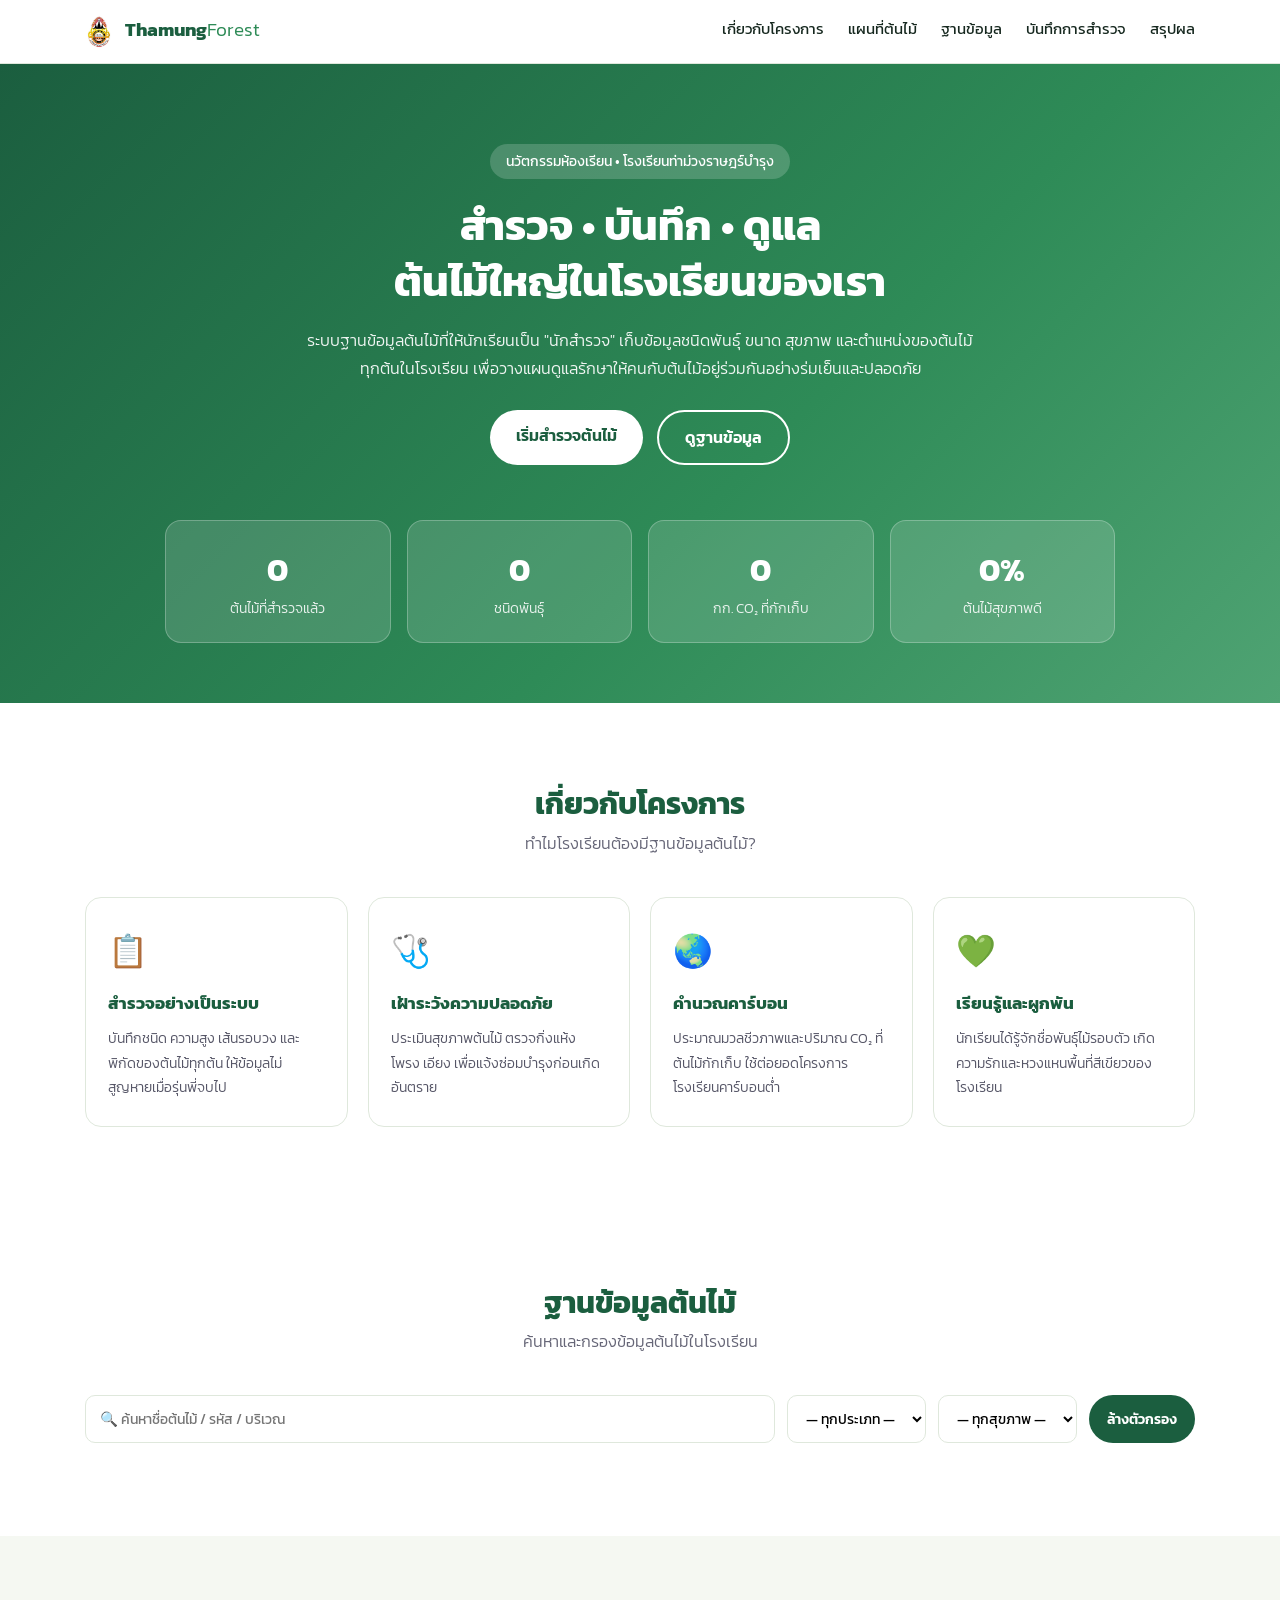
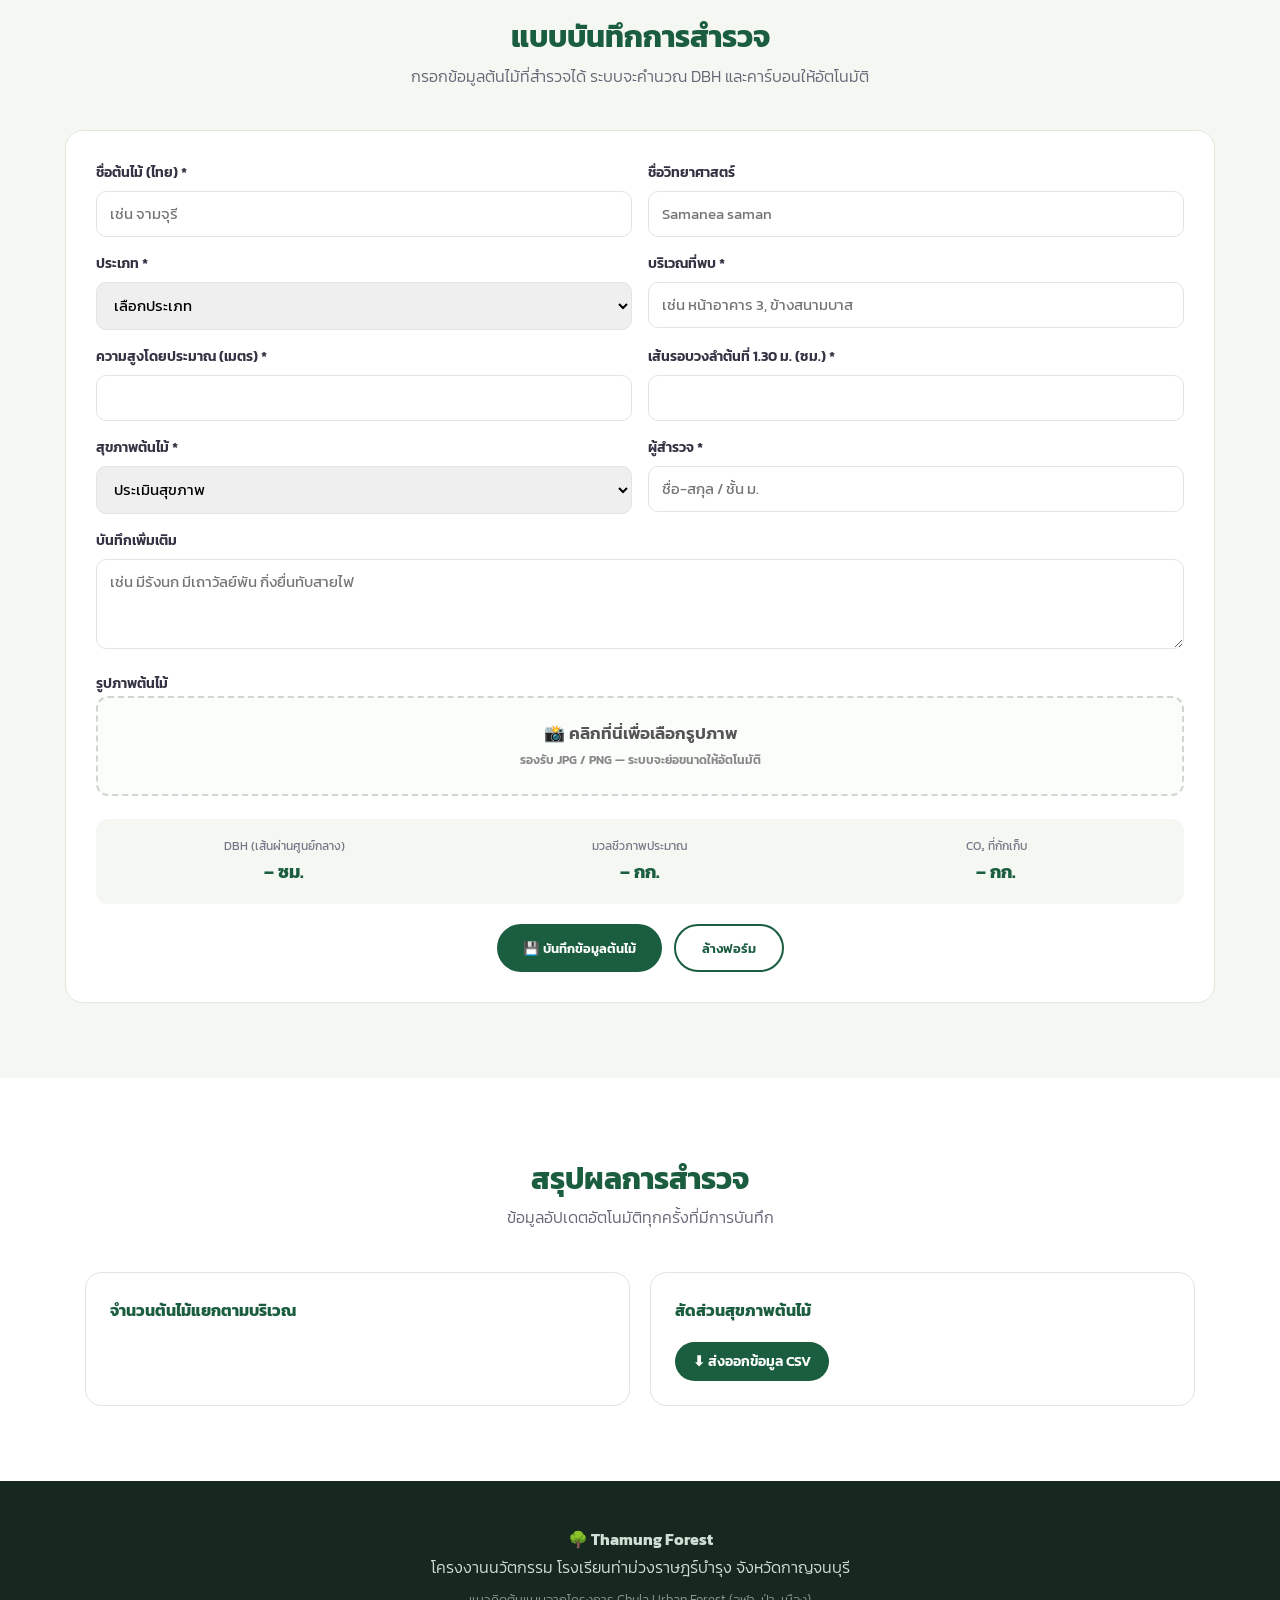
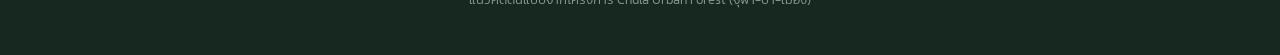
==== index.html @ 68f64ce2 "Update image upload label in index.html" ====
<!DOCTYPE html>
<html lang="th">
<head>
<meta charset="UTF-8">
<meta name="viewport" content="width=device-width, initial-scale=1.0">
<title>ThamungForest | สำรวจต้นไม้โรงเรียนท่าม่วงราษฎร์บำรุง</title>
<link rel="preconnect" href="https://fonts.googleapis.com">
<link href="https://fonts.googleapis.com/css2?family=Kanit:wght@300;400;600;700&display=swap" rel="stylesheet">
<link rel="stylesheet" href="style.css">
</head>
<body>

<header class="nav">
  <div class="nav-inner">
    <a href="#home" class="logo"><img src="TMR.png" alt="โลโก้ TMR" style="height: 35px; vertical-align: middle; margin-right: 8px;"> Thamung<span>Forest</span></a>

    <nav id="menu">
      <a href="#about">เกี่ยวกับโครงการ</a>
      <a href="#map">แผนที่ต้นไม้</a>
      <a href="#database">ฐานข้อมูล</a>
      <a href="#survey">บันทึกการสำรวจ</a>
      <a href="#dashboard">สรุปผล</a>
    </nav>
    <button class="burger" id="burger" aria-label="เมนู">☰</button>
  </div>
</header>

<!-- HERO -->
<section class="hero" id="home">
  <div class="hero-text">
    <p class="tag">นวัตกรรมห้องเรียน • โรงเรียนท่าม่วงราษฎร์บำรุง</p>
    <h1>สำรวจ • บันทึก • ดูแล<br>ต้นไม้ใหญ่ในโรงเรียนของเรา</h1>
    <p class="lead">
      ระบบฐานข้อมูลต้นไม้ที่ให้นักเรียนเป็น "นักสำรวจ" เก็บข้อมูลชนิดพันธุ์
      ขนาด สุขภาพ และตำแหน่งของต้นไม้ทุกต้นในโรงเรียน
      เพื่อวางแผนดูแลรักษาให้คนกับต้นไม้อยู่ร่วมกันอย่างร่มเย็นและปลอดภัย
    </p>
    <div class="hero-btn">
      <a href="#survey" class="btn">เริ่มสำรวจต้นไม้</a>
      <a href="#database" class="btn ghost">ดูฐานข้อมูล</a>
    </div>
  </div>

  <div class="stat-grid">
    <div class="stat"><h3 data-count="0" id="stTotal">0</h3><p>ต้นไม้ที่สำรวจแล้ว</p></div>
    <div class="stat"><h3 id="stSpecies">0</h3><p>ชนิดพันธุ์</p></div>
    <div class="stat"><h3 id="stCarbon">0</h3><p>กก. CO₂ ที่กักเก็บ</p></div>
    <div class="stat"><h3 id="stHealth">0%</h3><p>ต้นไม้สุขภาพดี</p></div>
  </div>
</section>

<!-- ABOUT -->
<section id="about" class="section">
  <h2 class="head">เกี่ยวกับโครงการ</h2>
  <p class="sub">ทำไมโรงเรียนต้องมีฐานข้อมูลต้นไม้?</p>
  <div class="cards">
    <article class="card-i"><span>📋</span><h3>สำรวจอย่างเป็นระบบ</h3>
      <p>บันทึกชนิด ความสูง เส้นรอบวง และพิกัดของต้นไม้ทุกต้น ให้ข้อมูลไม่สูญหายเมื่อรุ่นพี่จบไป</p></article>
    <article class="card-i"><span>🩺</span><h3>เฝ้าระวังความปลอดภัย</h3>
      <p>ประเมินสุขภาพต้นไม้ ตรวจกิ่งแห้ง โพรง เอียง เพื่อแจ้งซ่อมบำรุงก่อนเกิดอันตราย</p></article>
    <article class="card-i"><span>🌏</span><h3>คำนวณคาร์บอน</h3>
      <p>ประมาณมวลชีวภาพและปริมาณ CO₂ ที่ต้นไม้กักเก็บ ใช้ต่อยอดโครงการโรงเรียนคาร์บอนต่ำ</p></article>
    <article class="card-i"><span>💚</span><h3>เรียนรู้และผูกพัน</h3>
      <p>นักเรียนได้รู้จักชื่อพันธุ์ไม้รอบตัว เกิดความรักและหวงแหนพื้นที่สีเขียวของโรงเรียน</p></article>
  </div>
</section>

<!-- DATABASE -->
<section id="database" class="section">
  <h2 class="head">ฐานข้อมูลต้นไม้</h2>
  <p class="sub">ค้นหาและกรองข้อมูลต้นไม้ในโรงเรียน</p>

  <div class="filters">
    <input type="search" id="searchBox" placeholder="🔍 ค้นหาชื่อต้นไม้ / รหัส / บริเวณ">
    <select id="filterType">
      <option value="">— ทุกประเภท —</option>
      <option>ไม้ยืนต้น</option><option>ไม้ดอก</option>
      <option>ไม้ผล</option><option>ไม้พุ่ม</option>
    </select>
    <select id="filterHealth">
      <option value="">— ทุกสุขภาพ —</option>
      <option value="good">สมบูรณ์ดี</option>
      <option value="fair">ต้องเฝ้าระวัง</option>
      <option value="bad">ต้องดูแลด่วน</option>
    </select>
    <button class="btn sm" id="btnReset">ล้างตัวกรอง</button>
  </div>

  <p class="result-info" id="resultInfo"></p>
  <div class="tree-grid" id="treeGrid"></div>
</section>

<!-- SURVEY -->
<section id="survey" class="section alt">
  <h2 class="head">แบบบันทึกการสำรวจ</h2>
  <p class="sub">กรอกข้อมูลต้นไม้ที่สำรวจได้ ระบบจะคำนวณ DBH และคาร์บอนให้อัตโนมัติ</p>

  <form id="treeForm" class="form">
    <div class="row">
      <label>ชื่อต้นไม้ (ไทย) *<input name="name" required placeholder="เช่น จามจุรี"></label>
      <label>ชื่อวิทยาศาสตร์<input name="sci" placeholder="Samanea saman"></label>
    </div>
    <div class="row">
      <label>ประเภท *
        <select name="type" required>
          <option value="">เลือกประเภท</option>
          <option>ไม้ยืนต้น</option><option>ไม้ดอก</option>
          <option>ไม้ผล</option><option>ไม้พุ่ม</option>
        </select>
      </label>
      <label>บริเวณที่พบ *<input type="text" name="zone" required placeholder="เช่น หน้าอาคาร 3, ข้างสนามบาส"></label>  
    </div>
    <div class="row">
      <label>ความสูงโดยประมาณ (เมตร) *<input type="number" name="height" step="0.1" min="0.1" required></label>
      <label>เส้นรอบวงลำต้นที่ 1.30 ม. (ซม.) *<input type="number" name="girth" step="0.1" min="1" required></label>
    </div>
    <div class="row">
      <label>สุขภาพต้นไม้ *
        <select name="health" required>
          <option value="">ประเมินสุขภาพ</option>
          <option value="good">สมบูรณ์ดี — ใบเขียว ไม่มีกิ่งแห้ง</option>
          <option value="fair">ต้องเฝ้าระวัง — มีกิ่งแห้ง/ใบเหลืองบางส่วน</option>
          <option value="bad">ต้องดูแลด่วน — ลำต้นเป็นโพรง/เอียง/ผุ</option>
        </select>
      </label>
      <label>ผู้สำรวจ *<input name="surveyor" required placeholder="ชื่อ-สกุล / ชั้น ม."></label>
    </div>
    
    <label>บันทึกเพิ่มเติม
      <textarea name="note" rows="3" placeholder="เช่น มีรังนก มีเถาวัลย์พัน กิ่งยื่นทับสายไฟ"></textarea>
    </label>

    <label class="upload-label">รูปภาพต้นไม้
  <div class="image-upload-box" id="uploadBox">
    <p>📸 คลิกที่นี่เพื่อเลือกรูปภาพ</p>
    <small>รองรับ JPG / PNG — ระบบจะย่อขนาดให้อัตโนมัติ</small>
  </div>
</label>
<input type="file" id="fileInput" name="treeImages" accept="image/*" multiple hidden>
<div class="preview-container" id="previewContainer"></div>
    
    <div class="calc" id="calcBox">
      <div><span>DBH (เส้นผ่านศูนย์กลาง)</span><b id="cDbh">– ซม.</b></div>
      <div><span>มวลชีวภาพประมาณ</span><b id="cBio">– กก.</b></div>
      <div><span>CO₂ ที่กักเก็บ</span><b id="cCo2">– กก.</b></div>
    </div>
    
    <div class="form-btn">
      <button type="submit" class="btn">💾 บันทึกข้อมูลต้นไม้</button>
      <button type="reset" class="btn ghost">ล้างฟอร์ม</button>
    </div>
  </form>
</section>

<!-- DASHBOARD -->
<section id="dashboard" class="section">
  <h2 class="head">สรุปผลการสำรวจ</h2>
  <p class="sub">ข้อมูลอัปเดตอัตโนมัติทุกครั้งที่มีการบันทึก</p>
  <div class="dash">
    <div class="panel">
      <h3>จำนวนต้นไม้แยกตามบริเวณ</h3>
      <div class="chart" id="chartZone"></div>
    </div>
    <div class="panel">
      <h3>สัดส่วนสุขภาพต้นไม้</h3>
      <div class="chart" id="chartHealth"></div>
      <button class="btn sm" id="btnExport">⬇ ส่งออกข้อมูล CSV</button>
    </div>
  </div>
</section>

<!-- MODAL -->
<div class="modal" id="modal">
  <div class="modal-box">
    <button class="close" id="modalClose">✕</button>
    <div id="modalBody"></div>
  </div>
</div>

<footer>
  <p><b>🌳 Thamung Forest</b></p>
  <p>โครงงานนวัตกรรม โรงเรียนท่าม่วงราษฎร์บำรุง จังหวัดกาญจนบุรี</p>
  <p class="small">แนวคิดต้นแบบจากโครงการ Chula Urban Forest (จุฬา-ป่า-เมือง)</p>
</footer>

<!-- 🚀 อัปเดตบรรทัดนี้เพื่อบังคับให้บราวเซอร์ดึงโค้ดดักจับฟอร์มชุดใหม่มาทำงานทันที -->
<script src="script.js?v=update1"></script>
</body>
</html>
---- style.css ----
:root{
  --green:#1b5e3f; --green2:#2e8b57; --lime:#a8d5a2;
  --cream:#f5f8f2; --dark:#16281f; --line:#dfe8dc;
  --good:#2e8b57; --fair:#e0a020; --bad:#d9534f;
}
*{margin:0;padding:0;box-sizing:border-box}
body{font-family:'Kanit',sans-serif;color:var(--dark);background:#fff;line-height:1.7}
a{text-decoration:none;color:inherit}
img{max-width:100%}

/* NAV */
.nav{position:sticky;top:0;z-index:50;background:rgba(255,255,255,.95);
  backdrop-filter:blur(8px);border-bottom:1px solid var(--line)}
.nav-inner{max-width:1150px;margin:auto;display:flex;align-items:center;
  justify-content:space-between;padding:14px 20px}
.logo{font-weight:700;font-size:1.2rem;color:var(--green)}
.logo span{color:var(--green2);font-weight:300}
.nav nav{display:flex;gap:24px;font-size:.92rem}
.nav nav a{position:relative;padding-bottom:3px}
.nav nav a::after{content:'';position:absolute;left:0;bottom:0;width:0;height:2px;
  background:var(--green2);transition:.3s}
.nav nav a:hover::after{width:100%}
.burger{display:none;background:none;border:0;font-size:1.5rem;cursor:pointer}

/* HERO */
.hero{background:linear-gradient(135deg,#1b5e3f 0%,#2e8b57 60%,#4fa373 100%);
  color:#fff;padding:80px 20px 60px}
.hero-text{max-width:850px;margin:auto;text-align:center}
.tag{display:inline-block;background:rgba(255,255,255,.18);padding:6px 16px;
  border-radius:20px;font-size:.85rem;margin-bottom:18px}
.hero h1{font-size:2.6rem;line-height:1.35;margin-bottom:18px}
.lead{opacity:.93;max-width:680px;margin:auto;font-weight:300}
.hero-btn{margin-top:28px;display:flex;gap:14px;justify-content:center;flex-wrap:wrap}
.btn{background:#fff;color:var(--green);padding:12px 26px;border-radius:30px;
  font-weight:600;border:0;cursor:pointer;font-family:inherit;transition:.25s}
.btn:hover{transform:translateY(-3px);box-shadow:0 8px 20px rgba(0,0,0,.18)}
.btn.ghost{background:transparent;color:#fff;border:2px solid #fff}
.btn.sm{padding:9px 18px;font-size:.88rem;background:var(--green);color:#fff}

.stat-grid{max-width:950px;margin:55px auto 0;display:grid;
  grid-template-columns:repeat(4,1fr);gap:16px}
.stat{background:rgba(255,255,255,.14);border:1px solid rgba(255,255,255,.25);
  border-radius:16px;padding:22px 10px;text-align:center}
.stat h3{font-size:2rem}
.stat p{font-size:.85rem;opacity:.88;font-weight:300}

/* SECTION */
.section{max-width:1150px;margin:auto;padding:75px 20px}
.section.alt{max-width:100%;background:var(--cream)}
.section.alt>*{max-width:1150px;margin-left:auto;margin-right:auto}
.head{font-size:1.9rem;color:var(--green);text-align:center}
.sub{text-align:center;color:#667;font-weight:300;margin-bottom:40px}

.cards{display:grid;grid-template-columns:repeat(auto-fit,minmax(240px,1fr));gap:20px}
.card-i{background:#fff;border:1px solid var(--line);border-radius:16px;
  padding:26px 22px;transition:.28s}
.card-i:hover{transform:translateY(-6px);box-shadow:0 12px 28px rgba(27,94,63,.12);
  border-color:var(--lime)}
.card-i span{font-size:2rem}
.card-i h3{color:var(--green);margin:10px 0 8px;font-size:1.08rem}
.card-i p{font-size:.9rem;color:#556;font-weight:300}

/* MAP */
.map-wrap{display:grid;grid-template-columns:1fr 220px;gap:20px}
.map-canvas{position:relative;height:460px;border-radius:18px;
  background:repeating-linear-gradient(45deg,#eaf4e6,#eaf4e6 18px,#e2efdd 18px,#e2efdd 36px);
  border:2px solid var(--lime);overflow:hidden}
.zone{position:absolute;background:#fff;border:1px dashed #b9cdb3;border-radius:10px;
  font-size:.78rem;color:#6b7d68;display:flex;align-items:center;justify-content:center;text-align:center}
.z1{left:5%;top:8%;width:32%;height:26%}
.z2{right:6%;top:10%;width:38%;height:34%}
.z3{left:6%;bottom:10%;width:28%;height:24%}
.z4{left:40%;top:44%;width:20%;height:18%}
.z5{right:8%;bottom:9%;width:30%;height:26%}
.pin{position:absolute;width:26px;height:26px;border-radius:50% 50% 50% 0;
  transform:rotate(-45deg) translate(-50%,-50%);cursor:pointer;border:2px solid #fff;
  box-shadow:0 3px 8px rgba(0,0,0,.25);transition:.2s}
.pin:hover{transform:rotate(-45deg) translate(-50%,-50%) scale(1.35);z-index:9}
.pin.good{background:var(--good)} .pin.fair{background:var(--fair)} .pin.bad{background:var(--bad)}
.map-legend{background:#fff;border:1px solid var(--line);border-radius:14px;
  padding:18px;height:fit-content;font-size:.88rem}
.map-legend span{display:flex;align-items:center;gap:8px;margin-top:10px}
.dot{width:12px;height:12px;border-radius:50%;display:inline-block}
.dot.good{background:var(--good)} .dot.fair{background:var(--fair)} .dot.bad{background:var(--bad)}

/* FILTER + GRID */
.filters{display:flex;gap:12px;flex-wrap:wrap;margin-bottom:18px}
.filters input,.filters select{padding:11px 14px;border:1px solid var(--line);
  border-radius:10px;font-family:inherit;font-size:.9rem;background:#fff}
.filters input{flex:1;min-width:220px}
.filters input:focus,.filters select:focus{outline:2px solid var(--lime)}
.result-info{font-size:.88rem;color:#778;margin-bottom:16px}
.tree-grid{display:grid;grid-template-columns:repeat(auto-fill,minmax(245px,1fr));gap:18px}
.tree-card{border:1px solid var(--line);border-radius:16px;overflow:hidden;
  background:#fff;cursor:pointer;transition:.28s}
.tree-card:hover{transform:translateY(-5px);box-shadow:0 12px 26px rgba(0,0,0,.1)}
.tc-top{height:105px;background:linear-gradient(135deg,var(--green2),var(--lime));
  display:flex;align-items:center;justify-content:center;font-size:2.6rem;position:relative}
.code{position:absolute;top:10px;left:10px;background:rgba(0,0,0,.35);color:#fff;
  font-size:.72rem;padding:3px 9px;border-radius:20px}
.tc-body{padding:15px}
.tc-body h4{color:var(--green);font-size:1.05rem}
.sci{font-size:.78rem;color:#889;font-style:italic;margin-bottom:9px}
.meta{font-size:.82rem;color:#556;display:flex;justify-content:space-between;margin-top:4px}
.badge{display:inline-block;font-size:.74rem;padding:3px 11px;border-radius:20px;
  color:#fff;margin-top:10px}
.badge.good{background:var(--good)} .badge.fair{background:var(--fair)} .badge.bad{background:var(--bad)}

/* FORM */
.form{background:#fff;border:1px solid var(--line);border-radius:18px;padding:30px;
  max-width:820px;margin:auto}
.row{display:grid;grid-template-columns:1fr 1fr;gap:16px}
.form label{display:block;font-size:.88rem;font-weight:600;margin-bottom:15px;color:#334}
.form input,.form select,.form textarea{width:100%;padding:11px 13px;margin-top:6px;
  border:1px solid var(--line);border-radius:10px;font-family:inherit;font-size:.92rem;font-weight:400}
.form input:focus,.form select:focus,.form textarea:focus{outline:2px solid var(--lime)}
.calc{display:grid;grid-template-columns:repeat(3,1fr);gap:12px;background:var(--cream);
  border-radius:12px;padding:16px;margin:8px 0 20px;text-align:center}
.calc span{display:block;font-size:.78rem;color:#778}
.calc b{color:var(--green);font-size:1.15rem}
.form-btn{display:flex;gap:12px;justify-content:center;flex-wrap:wrap}
.form-btn .btn{background:var(--green);color:#fff}
.form-btn .btn.ghost{background:transparent;color:var(--green);border:2px solid var(--green)}
.upload-label{display:block;margin-top:14px}
.image-upload-box{
  border:2px dashed #cfd8cf;border-radius:12px;padding:22px;
  text-align:center;cursor:pointer;transition:.2s;background:#fafdfa;
}
.image-upload-box:hover,.image-upload-box.dragover{border-color:#2e7d32;background:#f0f7f0}
.image-upload-box p{margin:0;color:#555;font-size:1.05rem}
.image-upload-box small{color:#888}
.preview-container{display:flex;flex-wrap:wrap;gap:10px;margin-top:12px}
.preview-item{position:relative;width:110px;height:110px;border-radius:10px;overflow:hidden;box-shadow:0 2px 6px rgba(0,0,0,.15)}
.preview-item img{width:100%;height:100%;object-fit:cover;display:block}
.preview-item button{
  position:absolute;top:4px;right:4px;border:0;border-radius:50%;
  width:22px;height:22px;background:rgba(0,0,0,.6);color:#fff;cursor:pointer;line-height:1
}

/* DASHBOARD */
.dash{display:grid;grid-template-columns:1fr 1fr;gap:20px}
.panel{background:#fff;border:1px solid var(--line);border-radius:16px;padding:24px}
.panel h3{font-size:1.02rem;color:var(--green);margin-bottom:18px}
.bar-row{margin-bottom:13px;font-size:.85rem}
.bar-track{background:#eef2ec;border-radius:20px;height:13px;margin-top:5px;overflow:hidden}
.bar-fill{height:100%;border-radius:20px;background:var(--green2);width:0;transition:width .9s}

/* MODAL */
.modal{position:fixed;inset:0;background:rgba(10,25,18,.62);display:none;
  align-items:center;justify-content:center;z-index:99;padding:20px}
.modal.show{display:flex}
.modal-box{background:#fff;border-radius:20px;max-width:520px;width:100%;
  padding:34px;position:relative;max-height:88vh;overflow:auto}
.close{position:absolute;top:14px;right:16px;background:none;border:0;
  font-size:1.2rem;cursor:pointer;color:#889}
.modal-box h3{color:var(--green);font-size:1.4rem}
.info-line{display:flex;justify-content:space-between;padding:9px 0;
  border-bottom:1px dashed var(--line);font-size:.9rem}
.info-line span:first-child{color:#778}

footer{background:var(--dark);color:#cfe0d5;text-align:center;padding:45px 20px;font-weight:300}
footer .small{font-size:.8rem;opacity:.6;margin-top:8px}

@media(max-width:860px){
  .nav nav{display:none;position:absolute;top:100%;left:0;right:0;background:#fff;
    flex-direction:column;padding:16px 22px;gap:14px;border-bottom:1px solid var(--line)}
  .nav nav.open{display:flex}
  .burger{display:block}
  .hero h1{font-size:1.8rem}
  .stat-grid{grid-template-columns:repeat(2,1fr)}
  .map-wrap,.dash,.row{grid-template-columns:1fr}
  .calc{grid-template-columns:1fr}
}
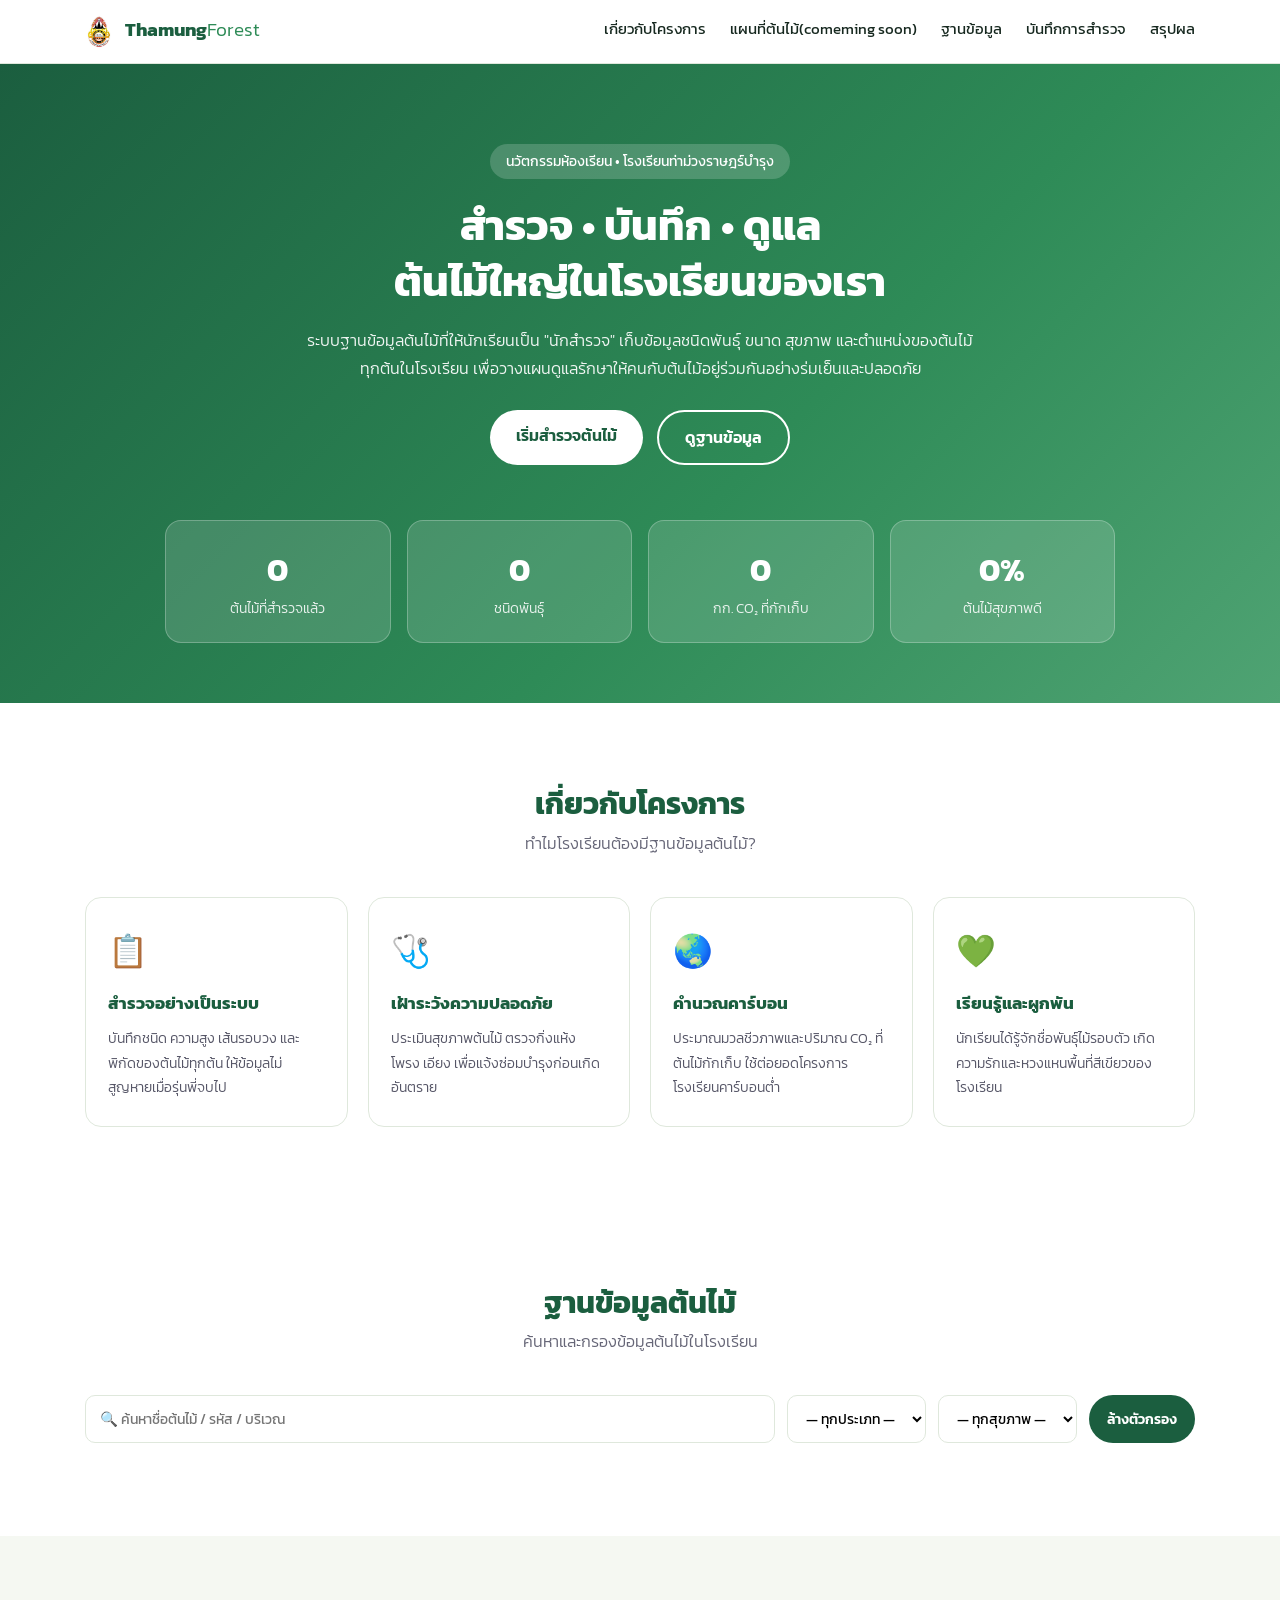
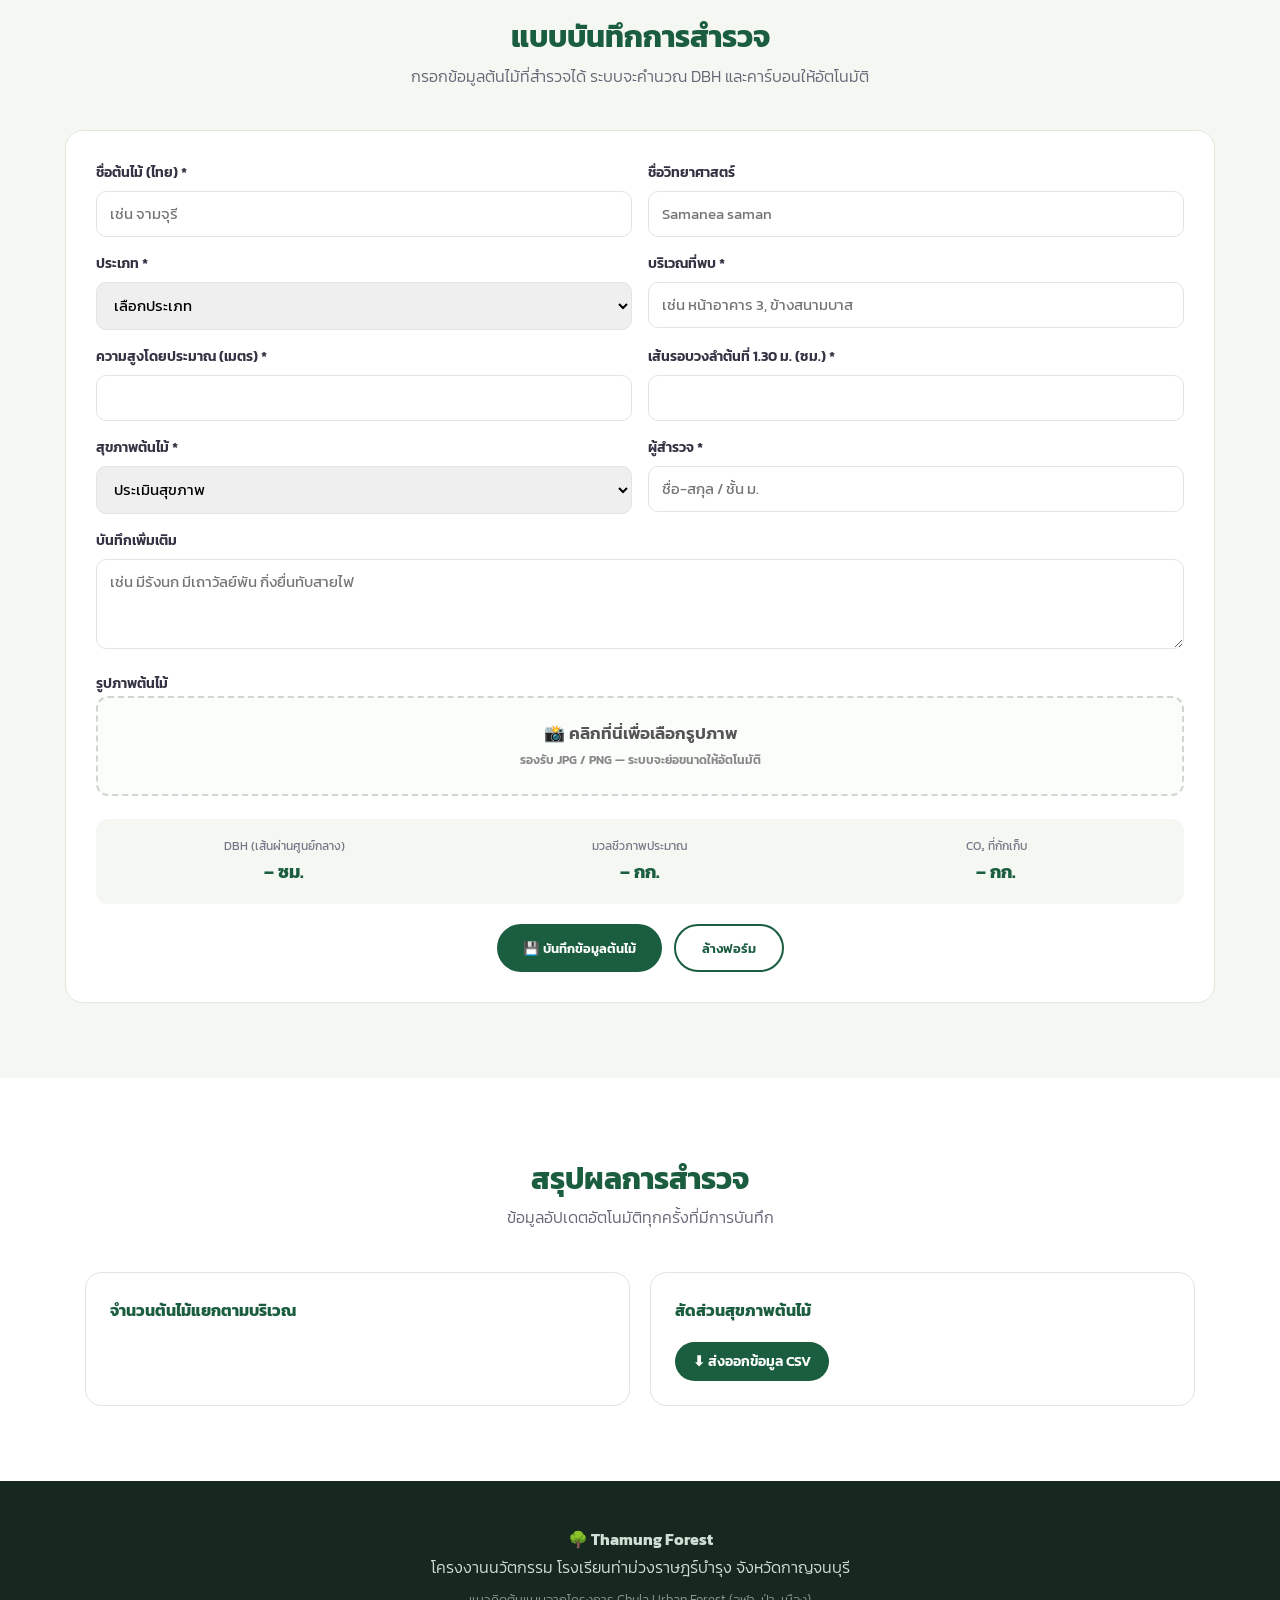
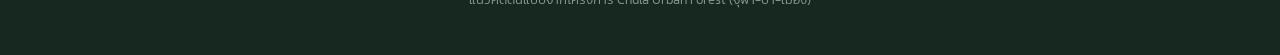
==== commit 0230f15c: "Update map link text to indicate coming soon" ====
--- a/index.html
+++ b/index.html
@@ -16,7 +16,7 @@
 
     <nav id="menu">
       <a href="#about">เกี่ยวกับโครงการ</a>
-      <a href="#map">แผนที่ต้นไม้</a>
+      <a href="#map">แผนที่ต้นไม้(comeming soon)</a>
       <a href="#database">ฐานข้อมูล</a>
       <a href="#survey">บันทึกการสำรวจ</a>
       <a href="#dashboard">สรุปผล</a>
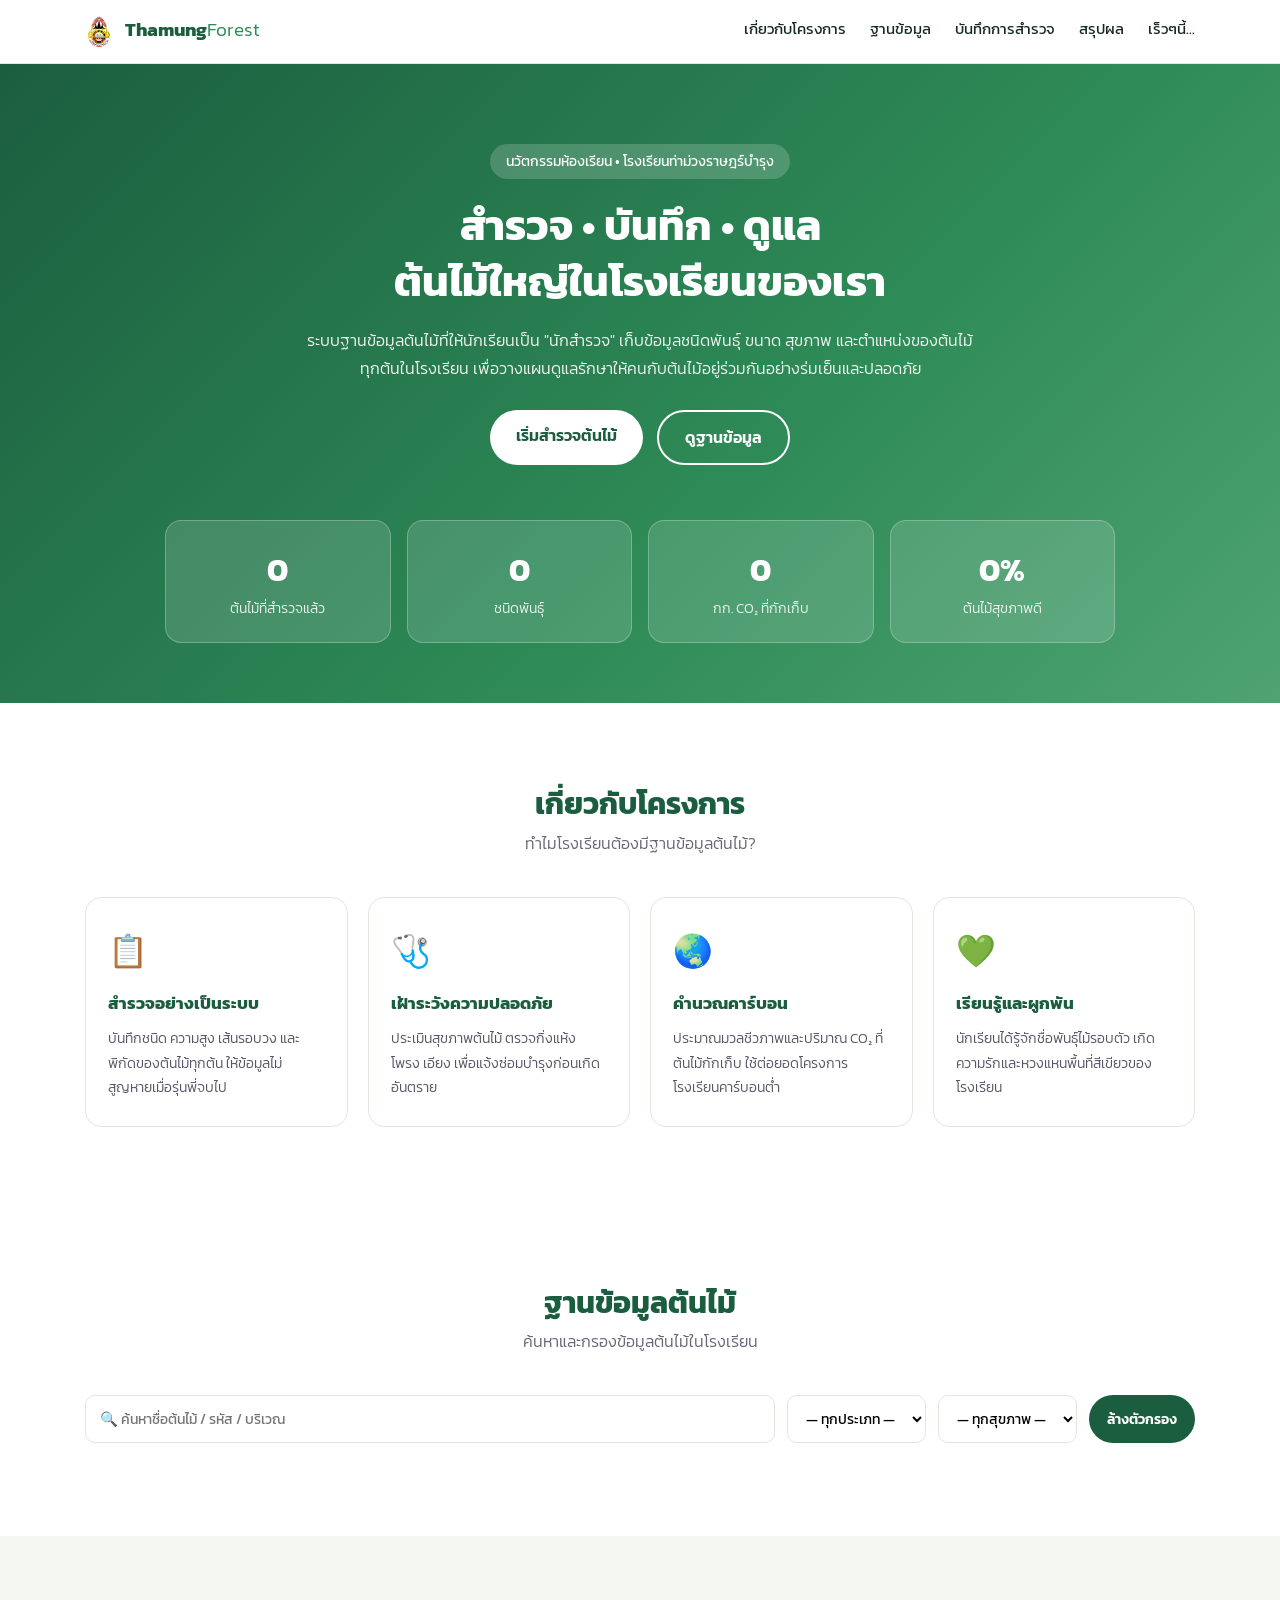
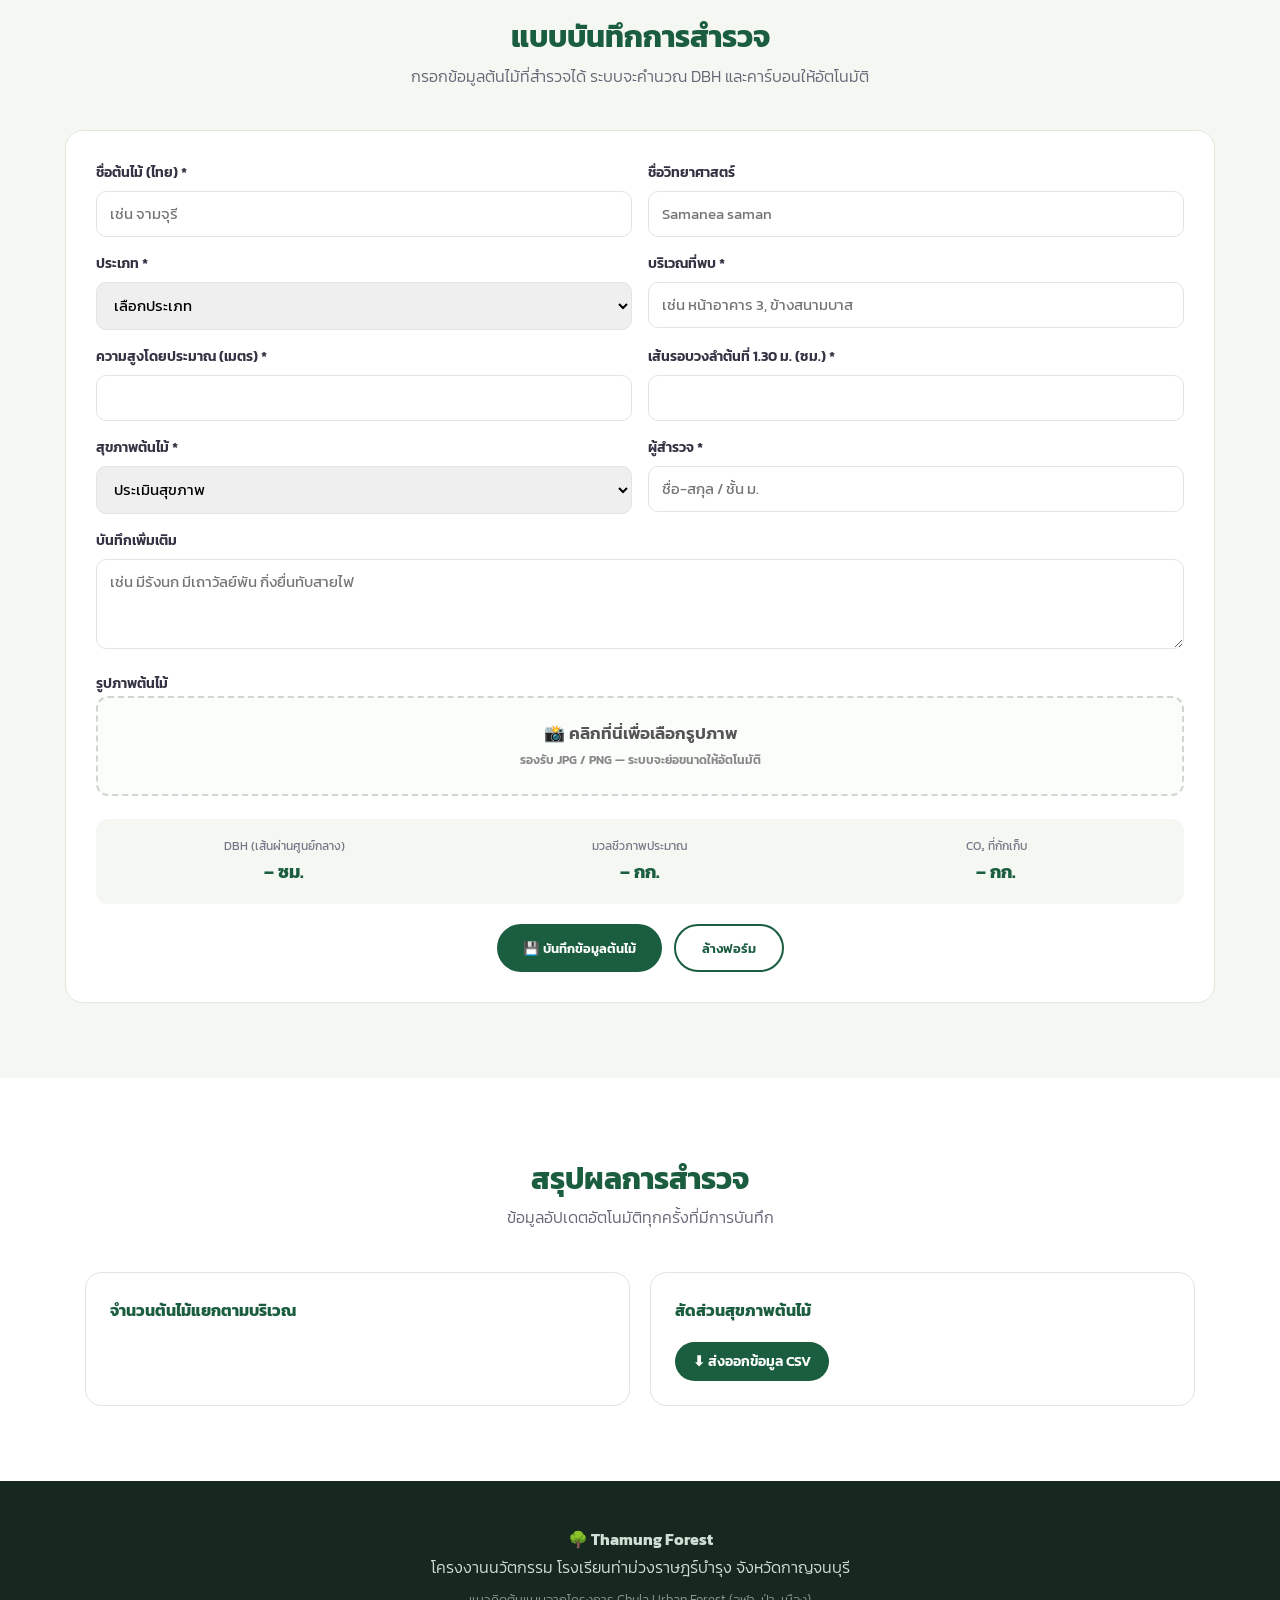
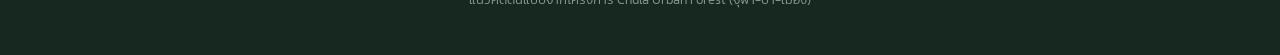
==== commit cdf0078a: "Update navigation links in index.html" ====
--- a/index.html
+++ b/index.html
@@ -15,11 +15,11 @@
     <a href="#home" class="logo"><img src="TMR.png" alt="โลโก้ TMR" style="height: 35px; vertical-align: middle; margin-right: 8px;"> Thamung<span>Forest</span></a>
 
     <nav id="menu">
-      <a href="#about">เกี่ยวกับโครงการ</a>
-      <a href="#map">แผนที่ต้นไม้(comeming soon)</a>
+      <a href="#about">เกี่ยวกับโครงการ</a> 
       <a href="#database">ฐานข้อมูล</a>
       <a href="#survey">บันทึกการสำรวจ</a>
       <a href="#dashboard">สรุปผล</a>
+      <a href="#map">เร็วๆนี้...</a>
     </nav>
     <button class="burger" id="burger" aria-label="เมนู">☰</button>
   </div>
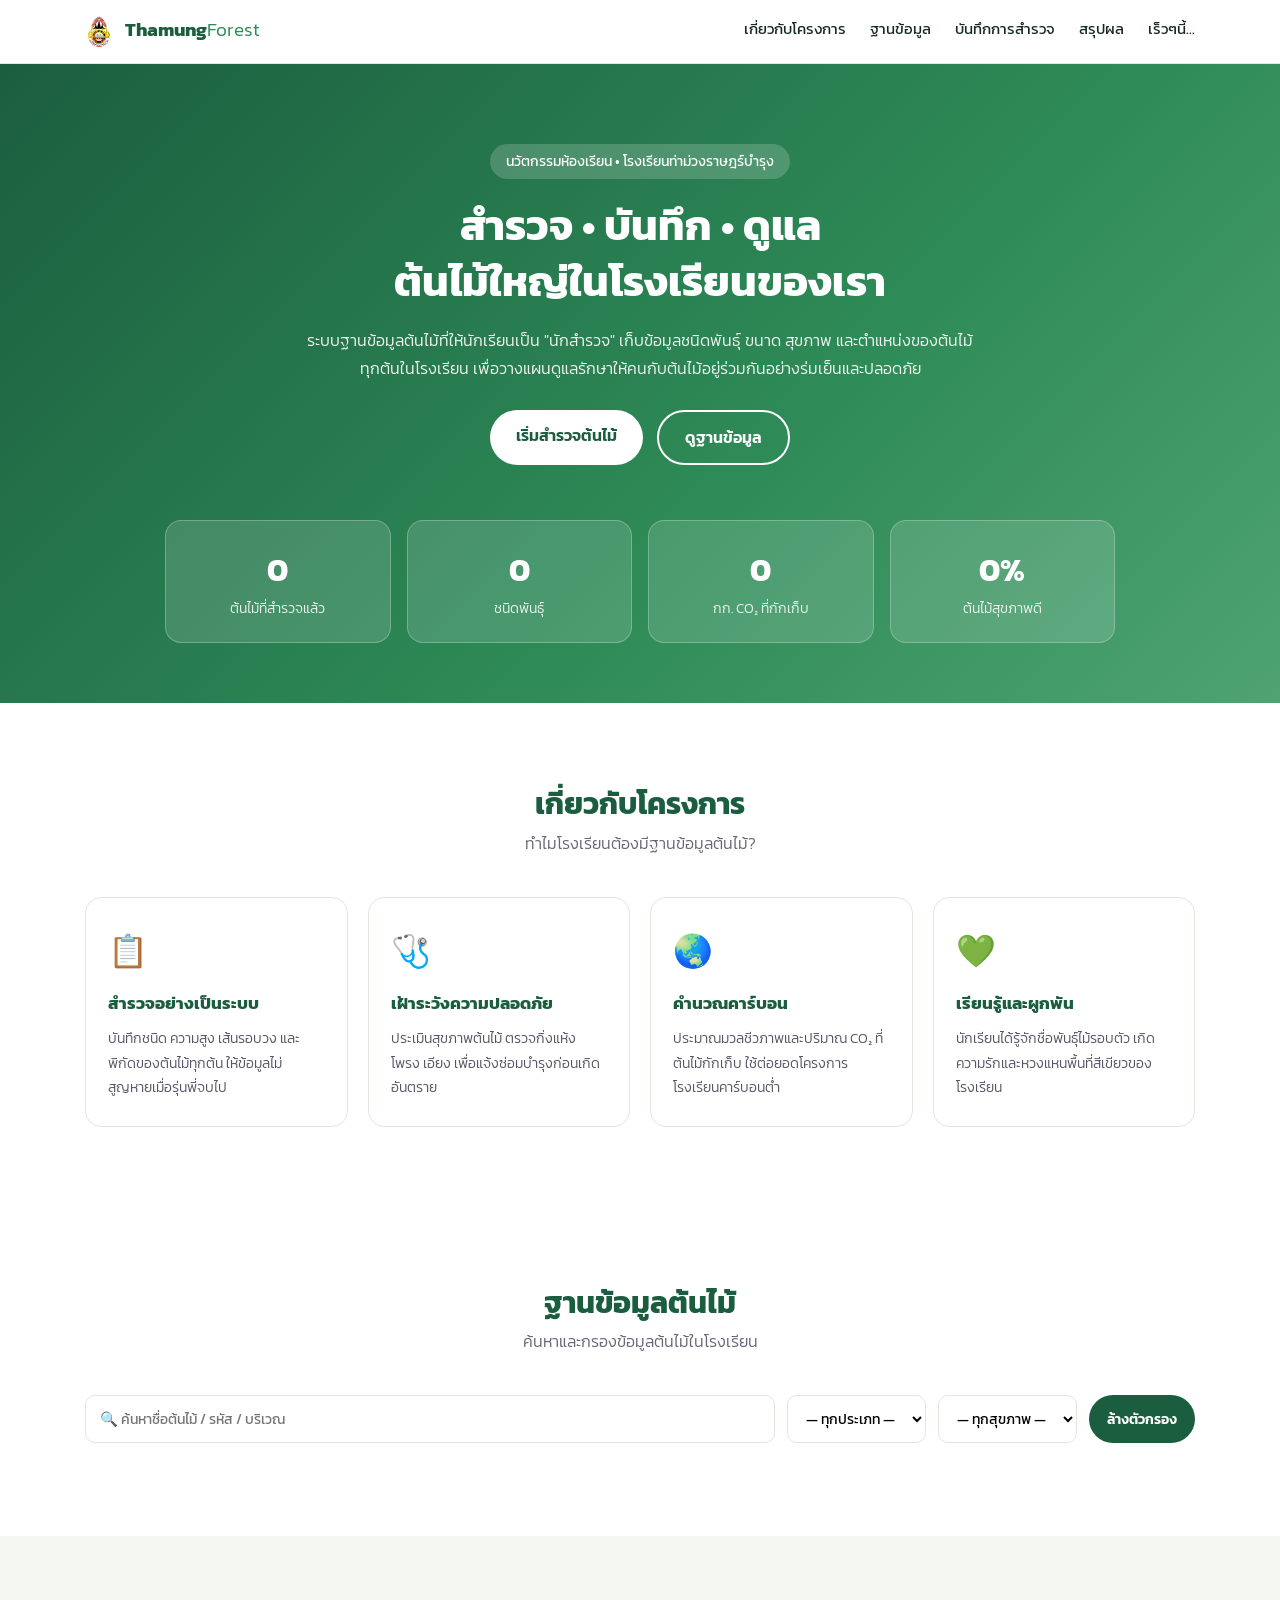
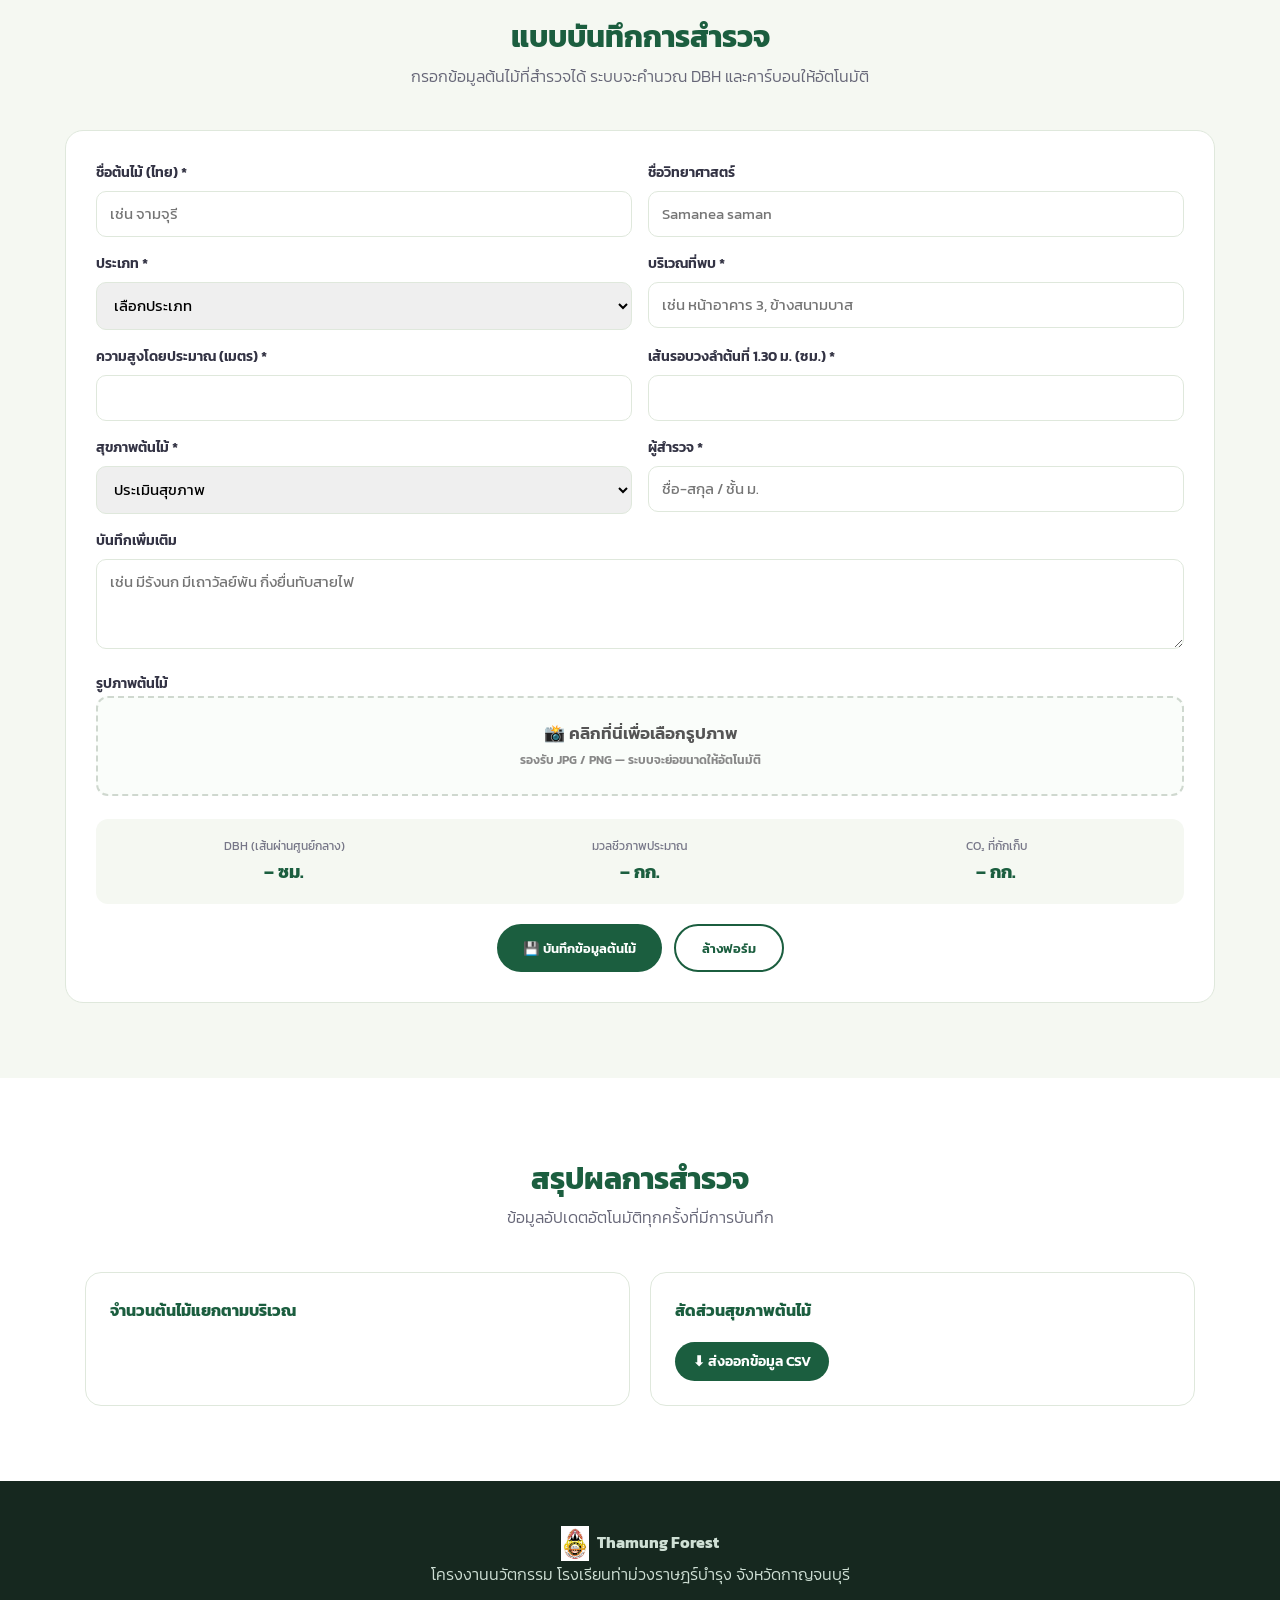
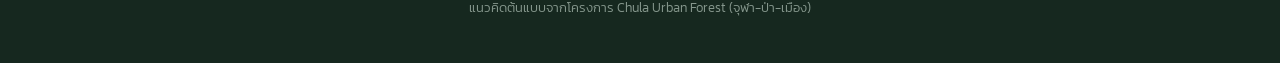
==== commit 85353cbb: "Update footer to include logo for Thamung Forest" ====
--- a/index.html
+++ b/index.html
@@ -178,7 +178,7 @@
 </div>
 
 <footer>
-  <p><b>🌳 Thamung Forest</b></p>
+  <p><b><img src="TMR.png" alt="โลโก้ TMR" style="height: 35px; vertical-align: middle; margin-right: 8px;">Thamung Forest</b></p>
   <p>โครงงานนวัตกรรม โรงเรียนท่าม่วงราษฎร์บำรุง จังหวัดกาญจนบุรี</p>
   <p class="small">แนวคิดต้นแบบจากโครงการ Chula Urban Forest (จุฬา-ป่า-เมือง)</p>
 </footer>
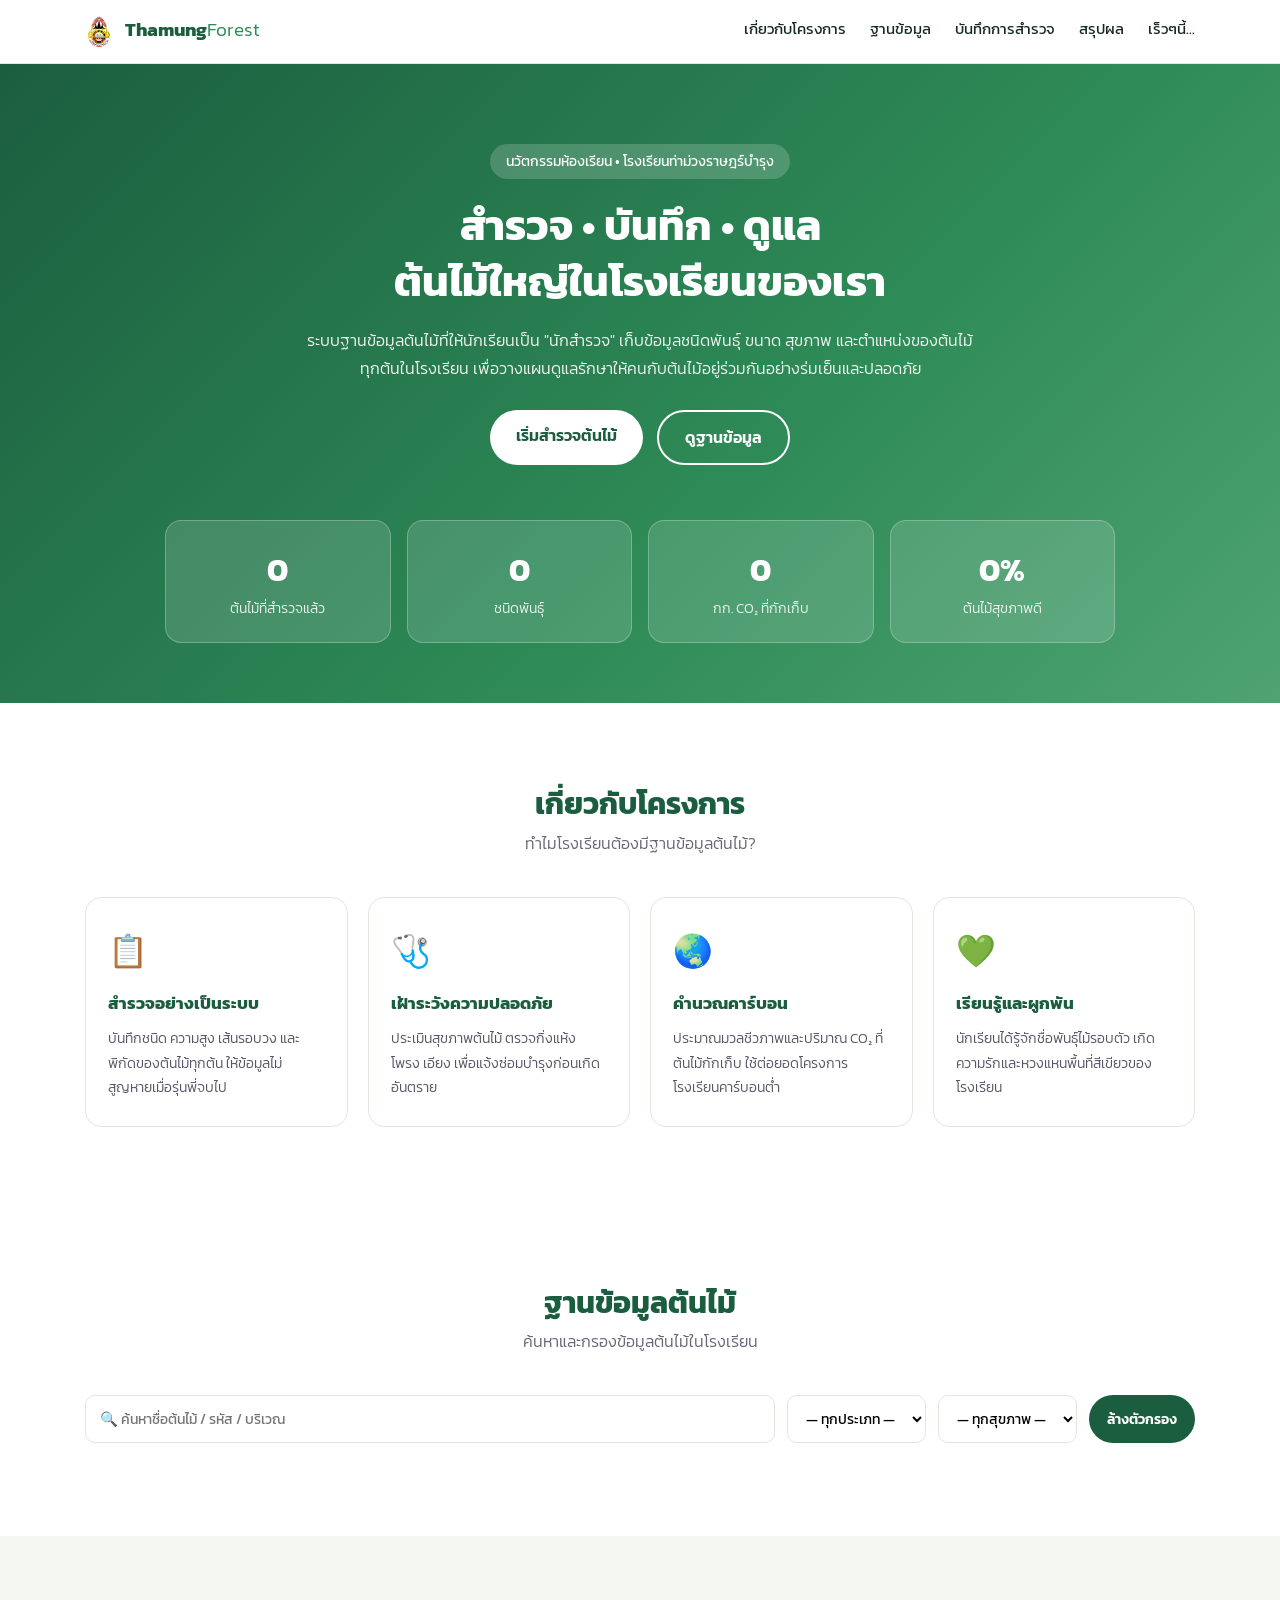
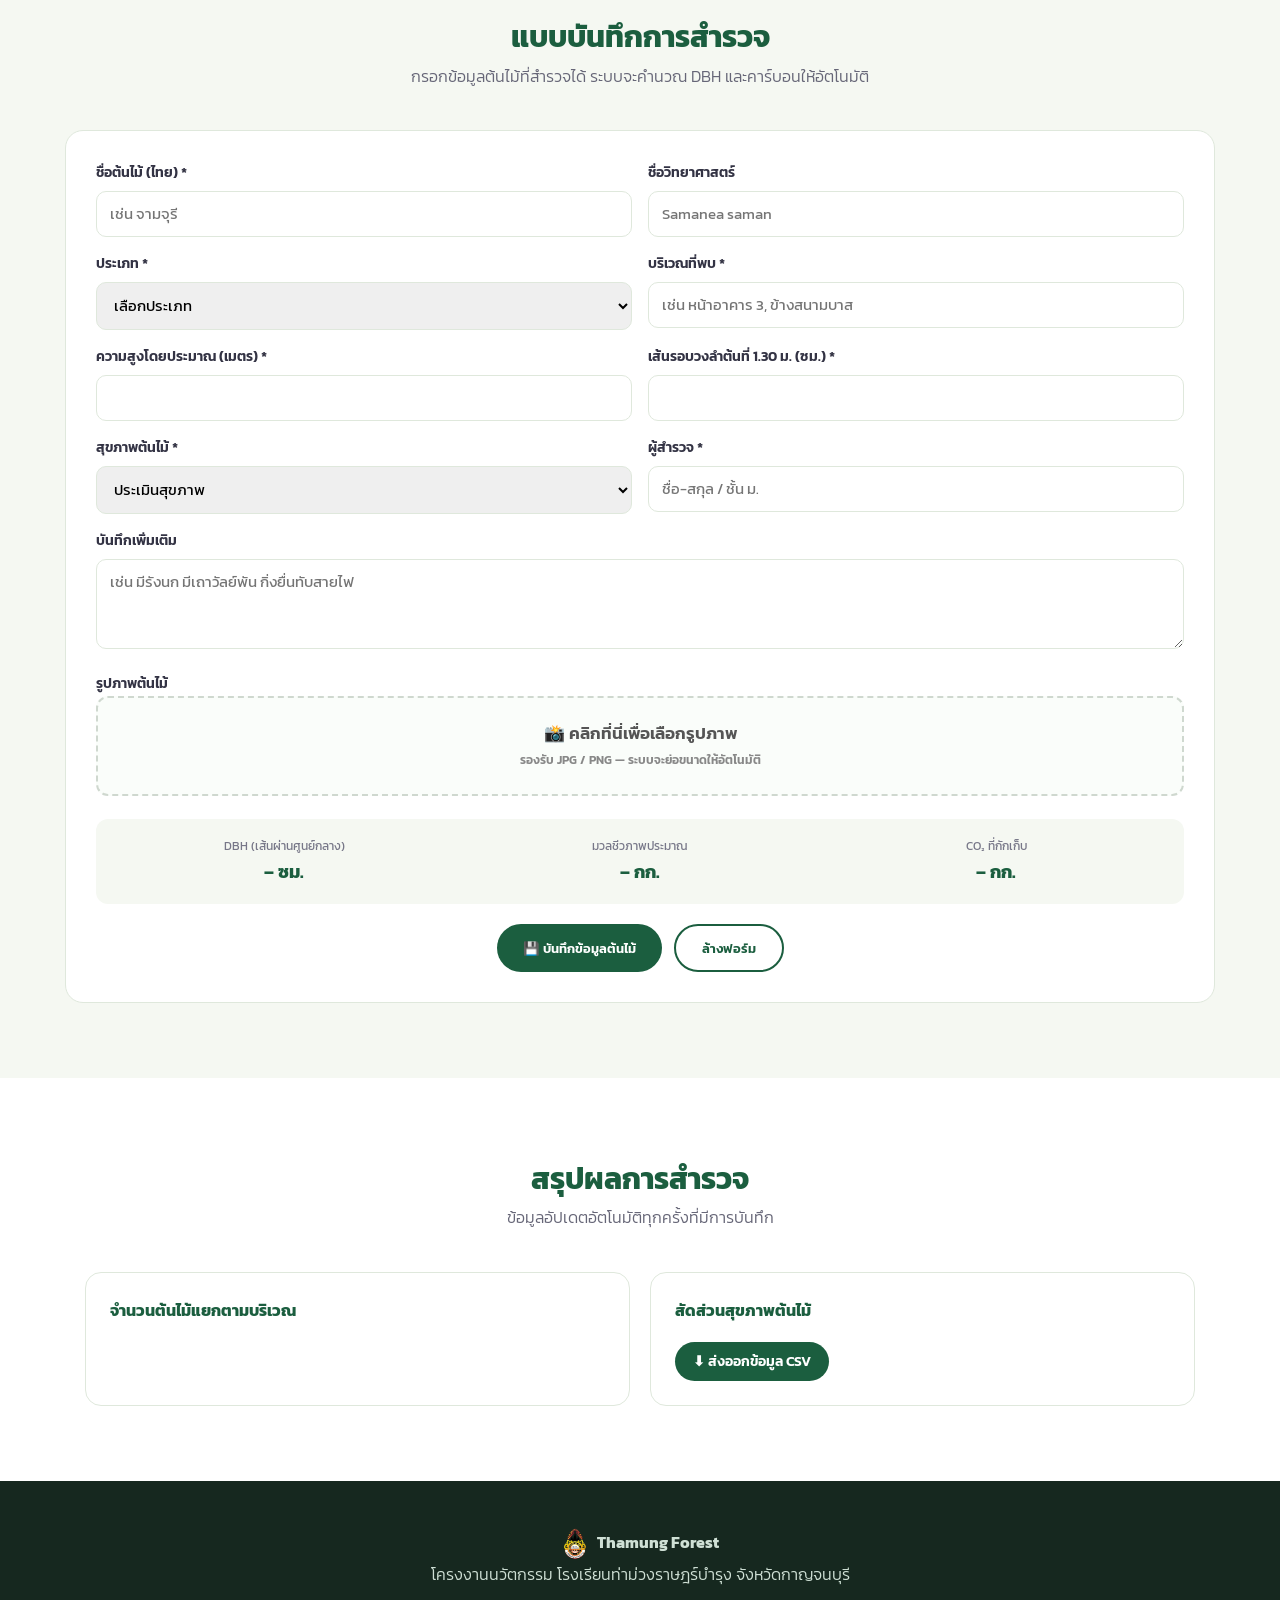
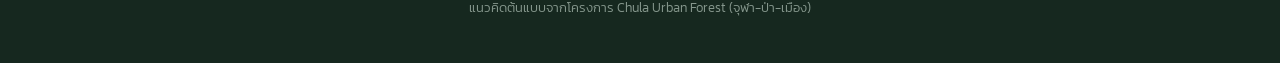
==== commit d458ac7b: "Update index.html" ====
--- a/index.html
+++ b/index.html
@@ -178,7 +178,7 @@
 </div>
 
 <footer>
-  <p><b><img src="TMR.png" alt="โลโก้ TMR" style="height: 35px; vertical-align: middle; margin-right: 8px;">Thamung Forest</b></p>
+  <p><b><img src="TMR2.png" alt="โลโก้ TMR2" style="height: 35px; vertical-align: middle; margin-right: 8px;">Thamung Forest</b></p>
   <p>โครงงานนวัตกรรม โรงเรียนท่าม่วงราษฎร์บำรุง จังหวัดกาญจนบุรี</p>
   <p class="small">แนวคิดต้นแบบจากโครงการ Chula Urban Forest (จุฬา-ป่า-เมือง)</p>
 </footer>
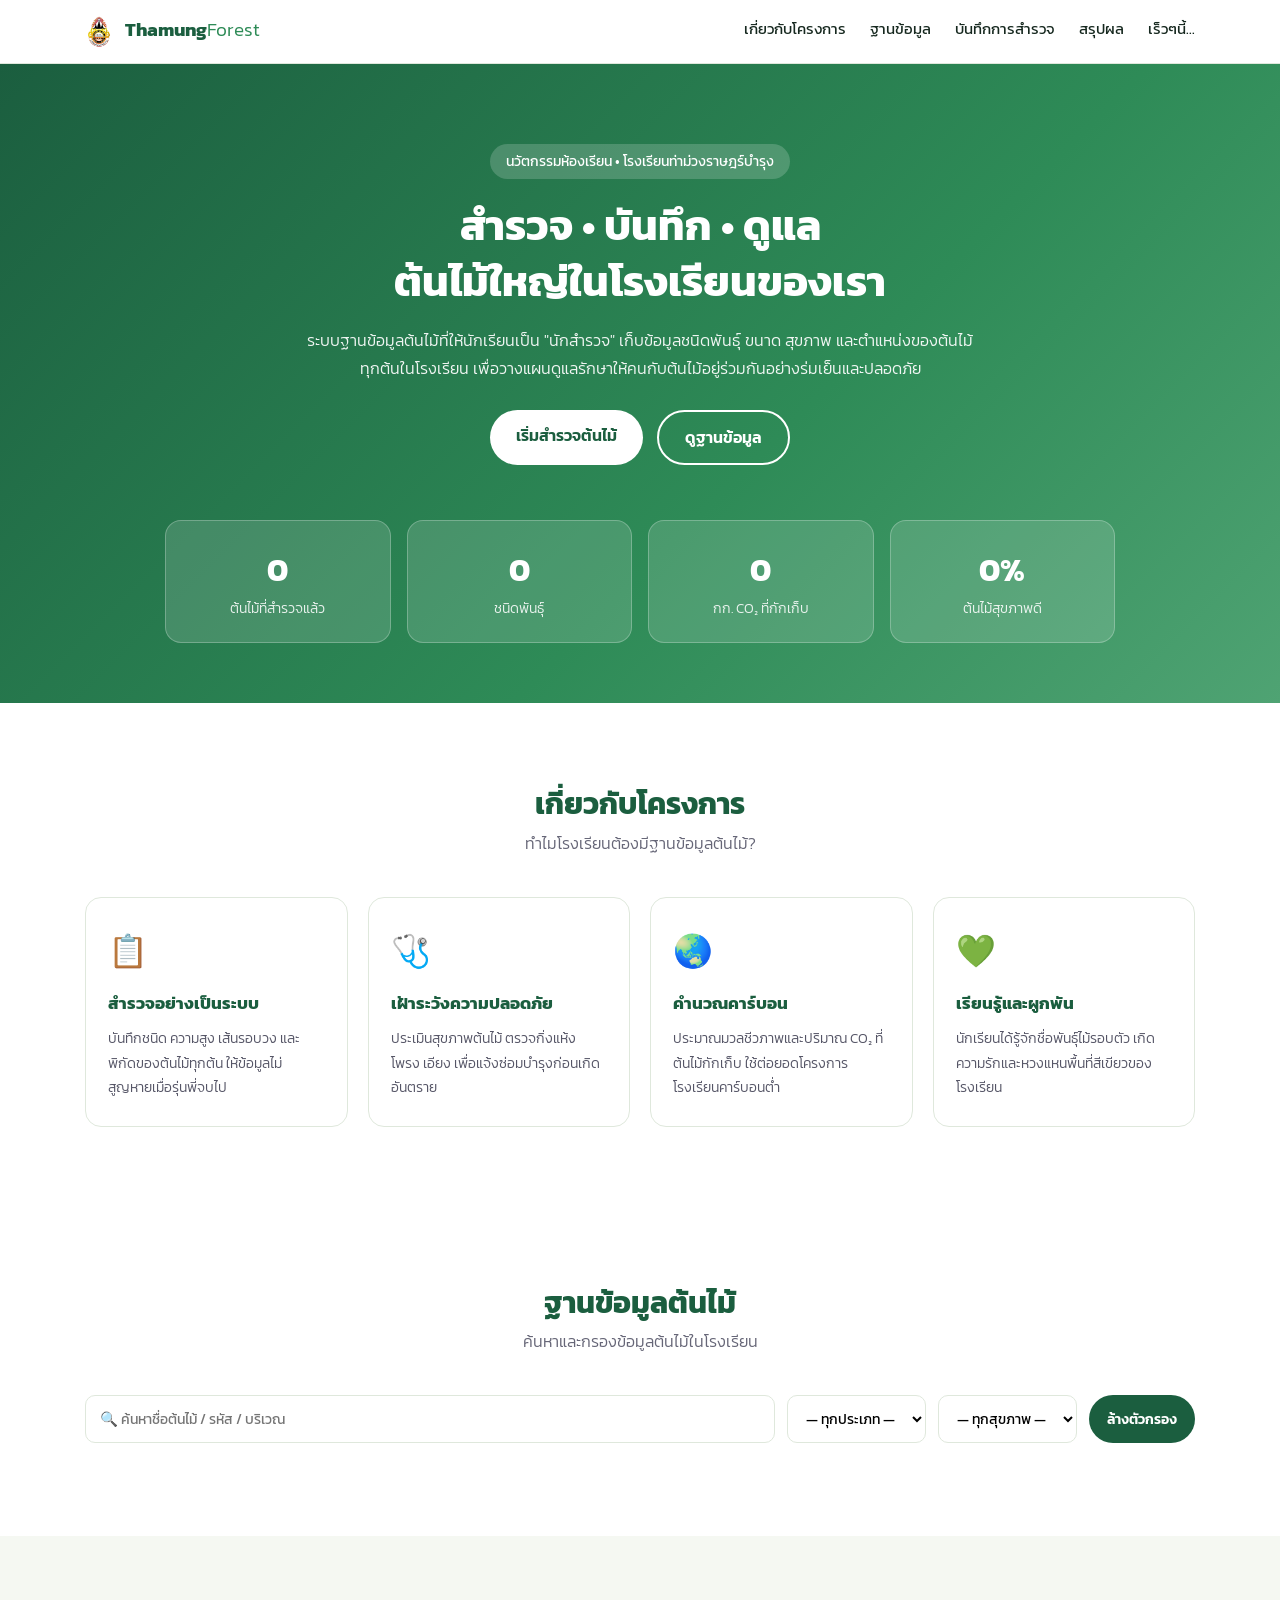
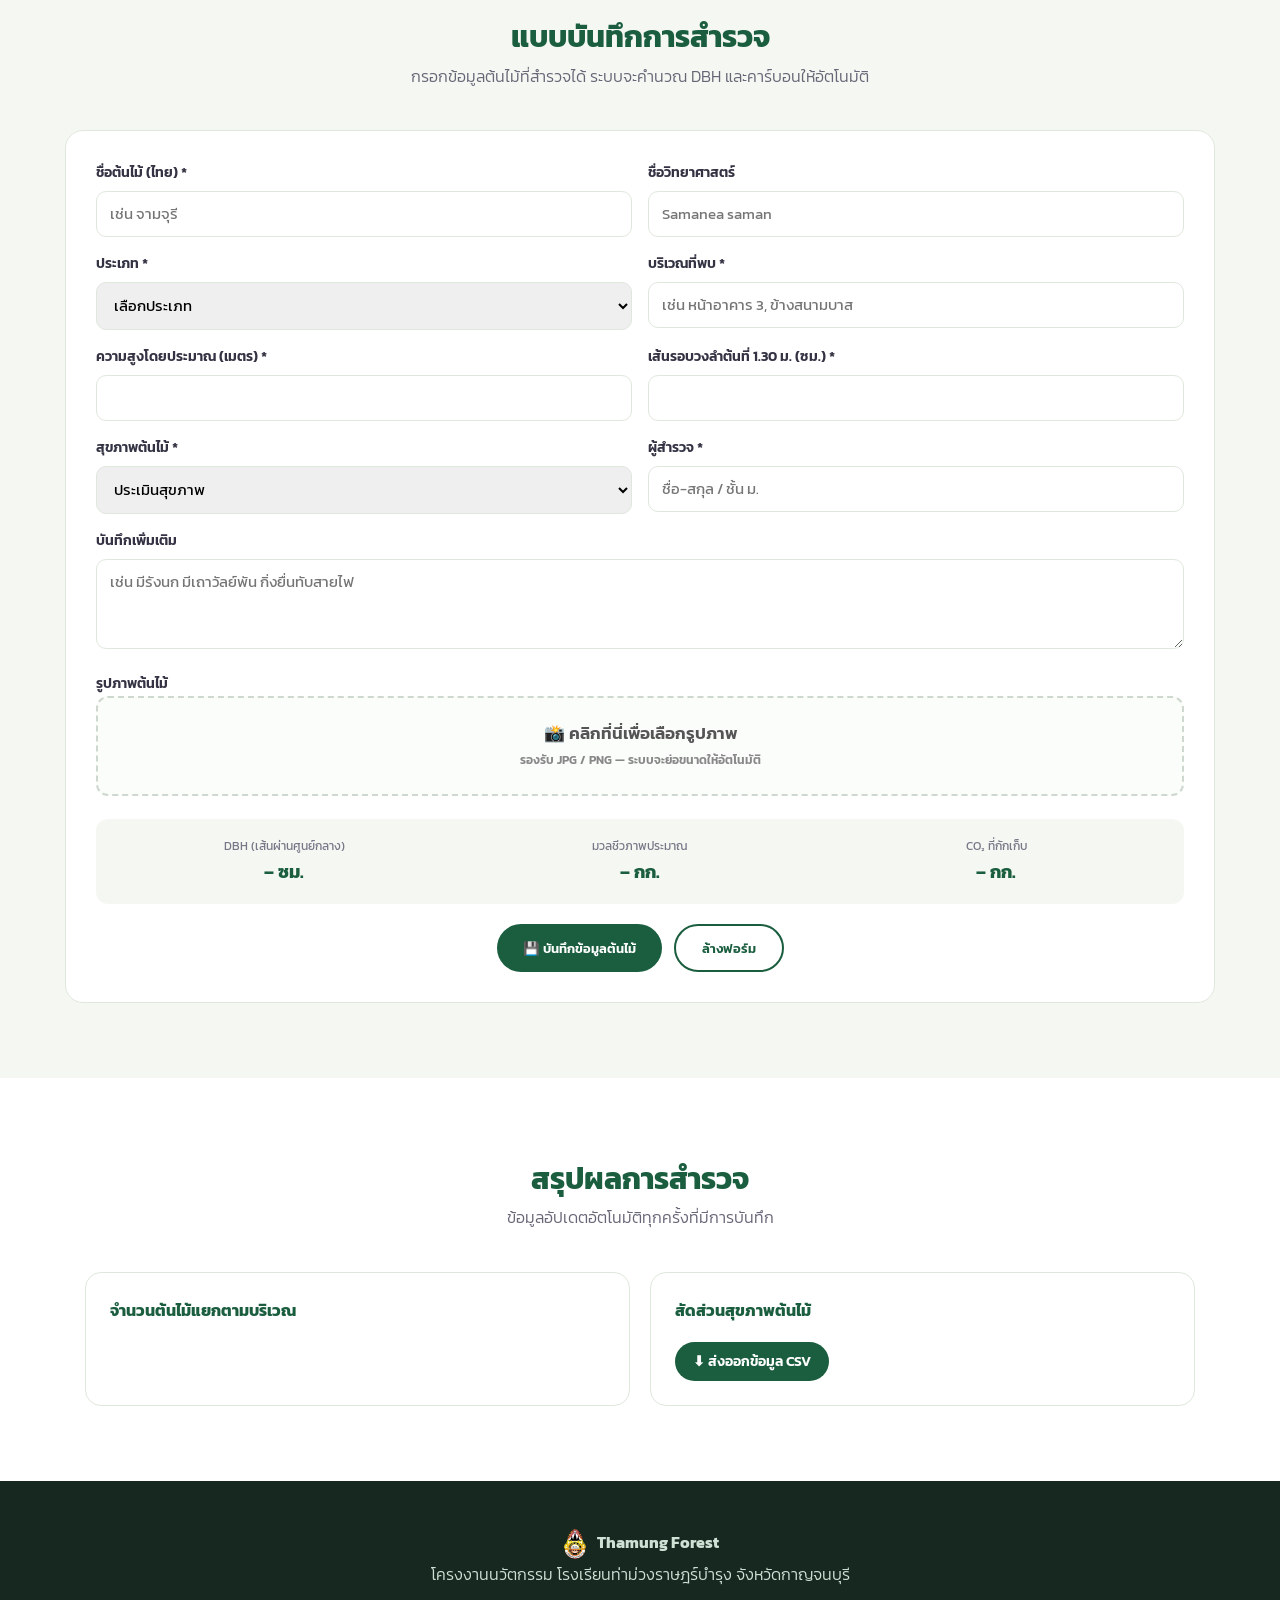
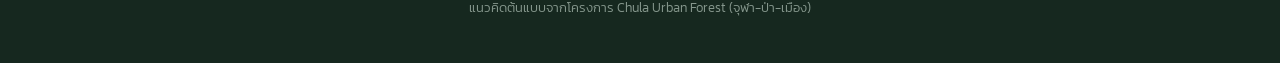
==== commit c3e95d1d: "Update logo images in header and footer" ====
--- a/index.html
+++ b/index.html
@@ -12,7 +12,7 @@
 
 <header class="nav">
   <div class="nav-inner">
-    <a href="#home" class="logo"><img src="TMR.png" alt="โลโก้ TMR" style="height: 35px; vertical-align: middle; margin-right: 8px;"> Thamung<span>Forest</span></a>
+    <a href="#home" class="logo"><img src="TMR3.png" alt="โลโก้ TMR3" style="height: 35px; vertical-align: middle; margin-right: 8px;"> Thamung<span>Forest</span></a>
 
     <nav id="menu">
       <a href="#about">เกี่ยวกับโครงการ</a> 
@@ -178,7 +178,7 @@
 </div>
 
 <footer>
-  <p><b><img src="TMR2.png" alt="โลโก้ TMR2" style="height: 35px; vertical-align: middle; margin-right: 8px;">Thamung Forest</b></p>
+  <p><b><img src="TMR3.png" alt="โลโก้ TMR3" style="height: 35px; vertical-align: middle; margin-right: 8px;">Thamung Forest</b></p>
   <p>โครงงานนวัตกรรม โรงเรียนท่าม่วงราษฎร์บำรุง จังหวัดกาญจนบุรี</p>
   <p class="small">แนวคิดต้นแบบจากโครงการ Chula Urban Forest (จุฬา-ป่า-เมือง)</p>
 </footer>
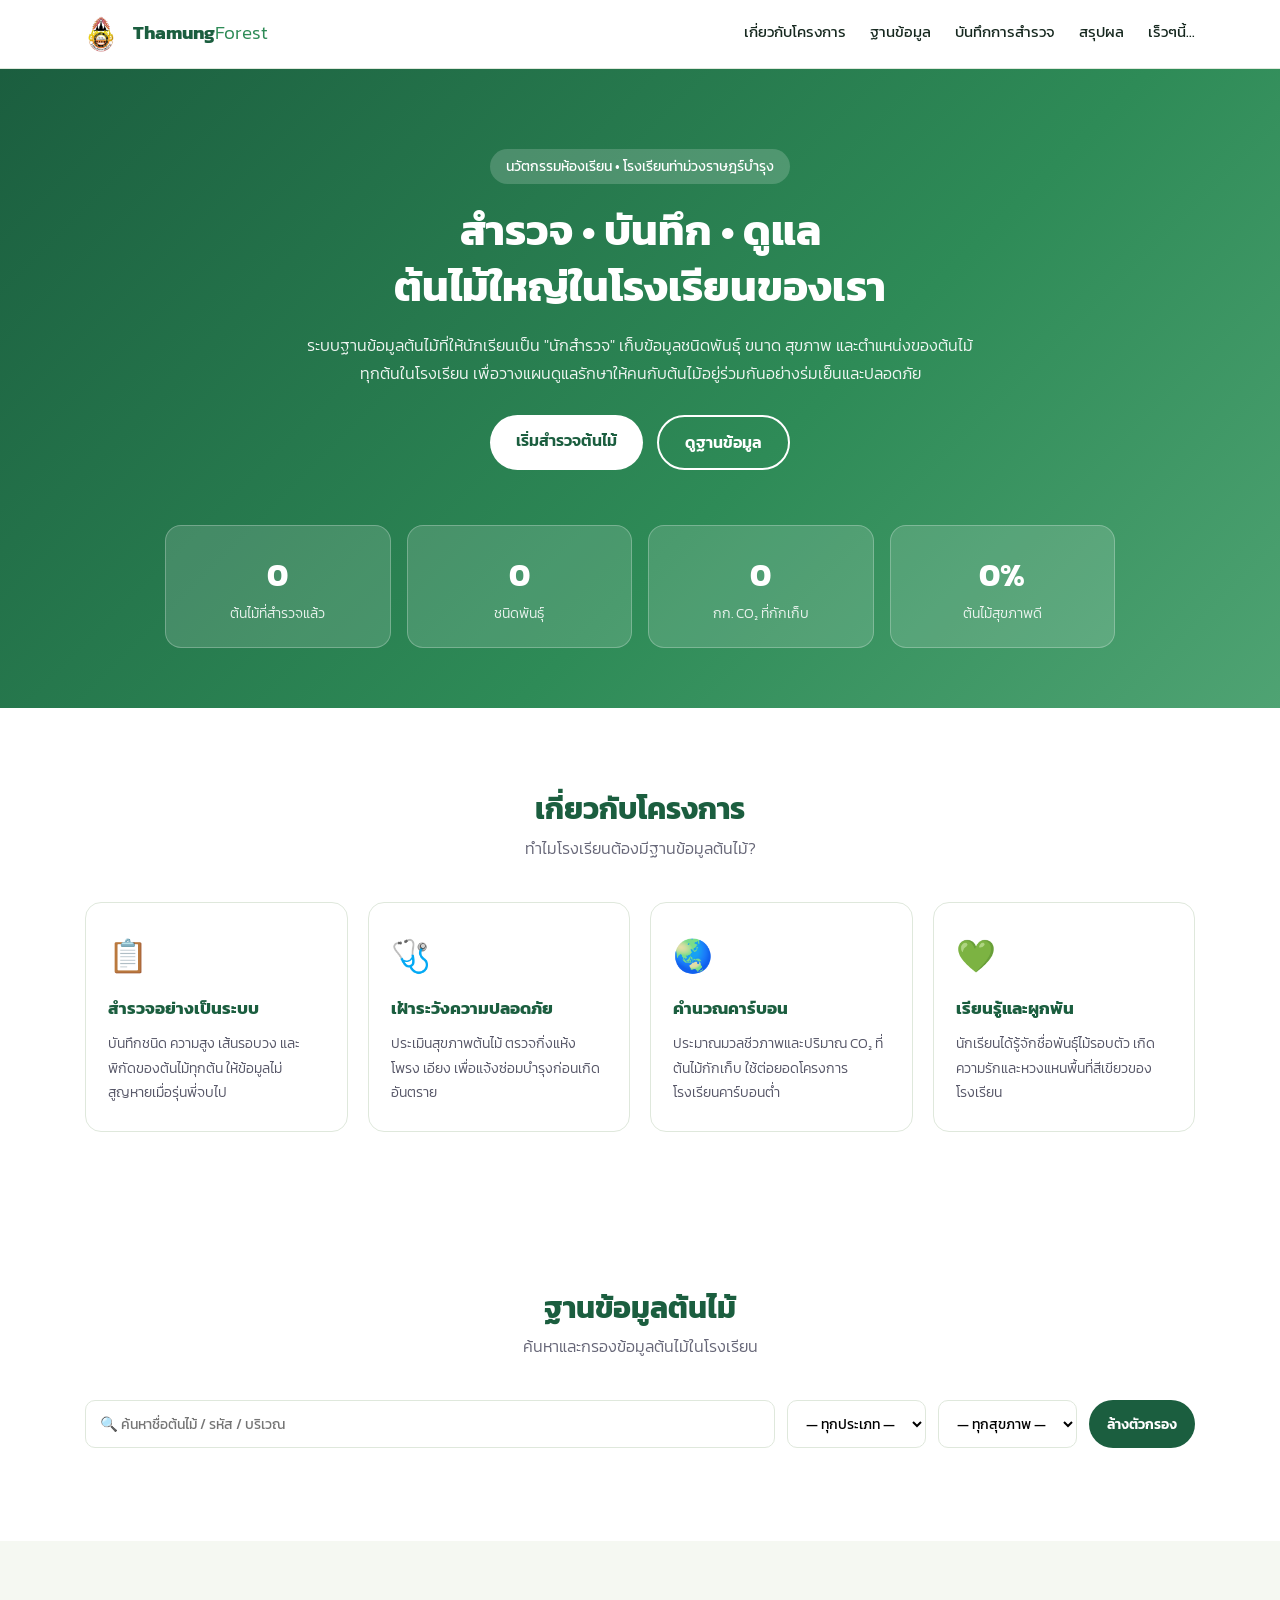
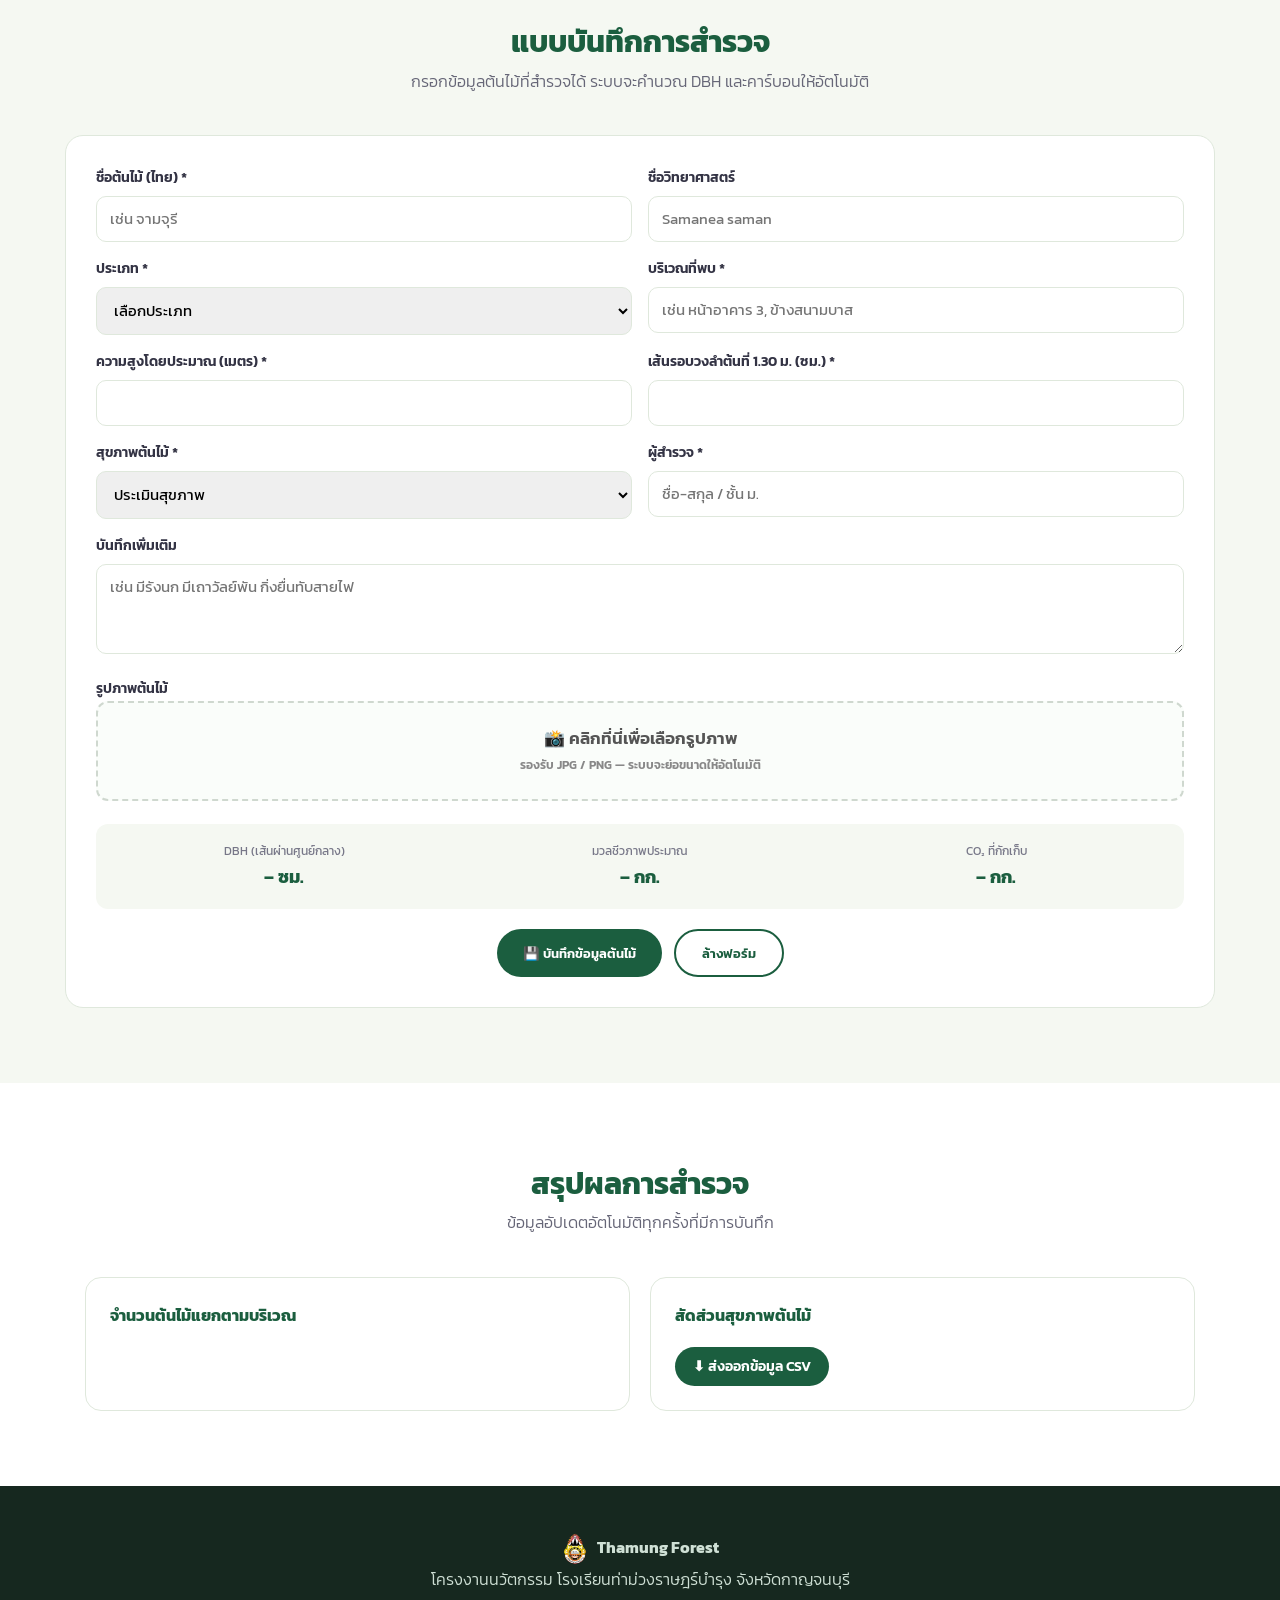
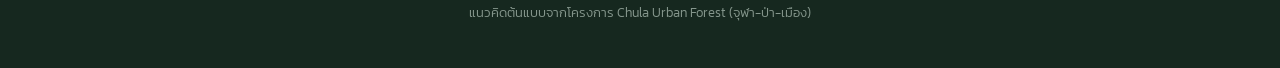
==== commit f7169b0b: "Update logo image size and margin in header Increased logo image height and adjusted margin." ====
--- a/index.html
+++ b/index.html
@@ -12,7 +12,7 @@
 
 <header class="nav">
   <div class="nav-inner">
-    <a href="#home" class="logo"><img src="TMR3.png" alt="โลโก้ TMR3" style="height: 35px; vertical-align: middle; margin-right: 8px;"> Thamung<span>Forest</span></a>
+    <a href="#home" class="logo"><img src="TMR3.png" alt="โลโก้ TMR3" style="height: 40px; vertical-align: middle; margin-right: 12px;"> Thamung<span>Forest</span></a>
 
     <nav id="menu">
       <a href="#about">เกี่ยวกับโครงการ</a> 
